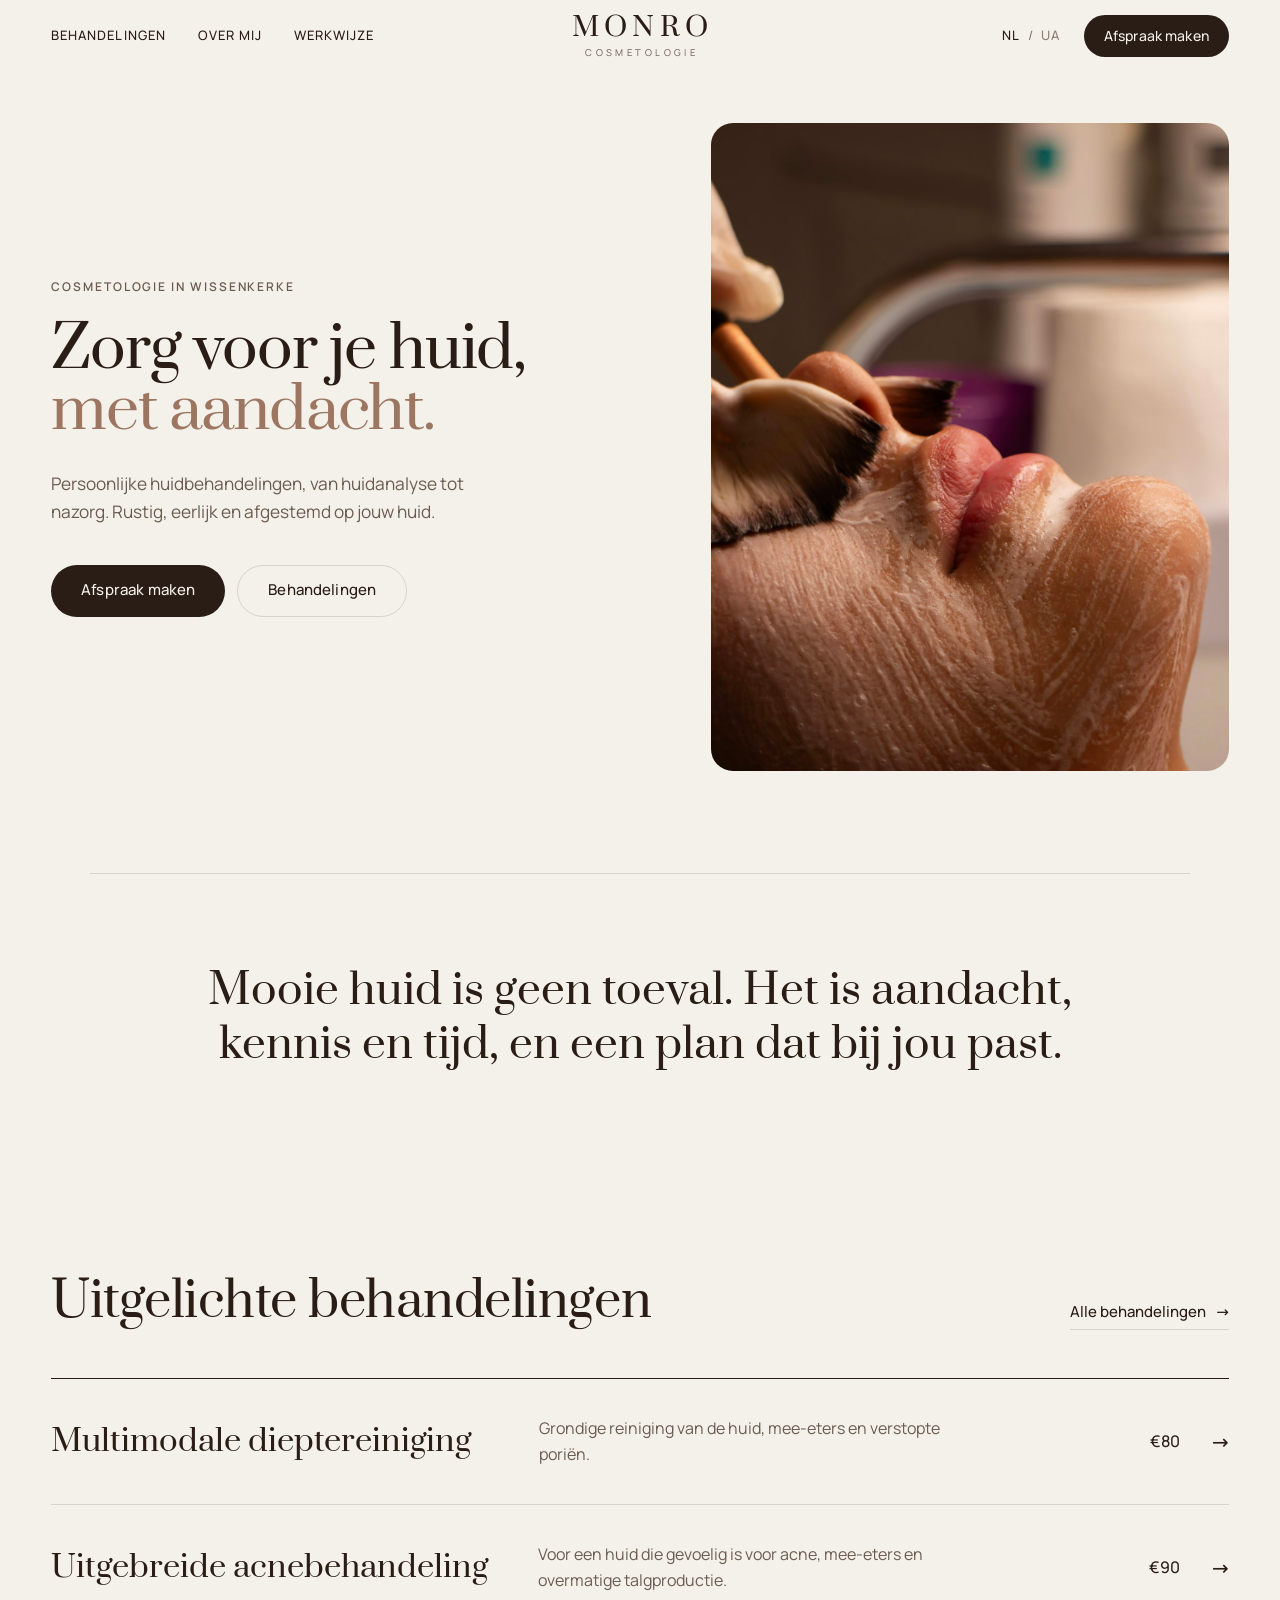
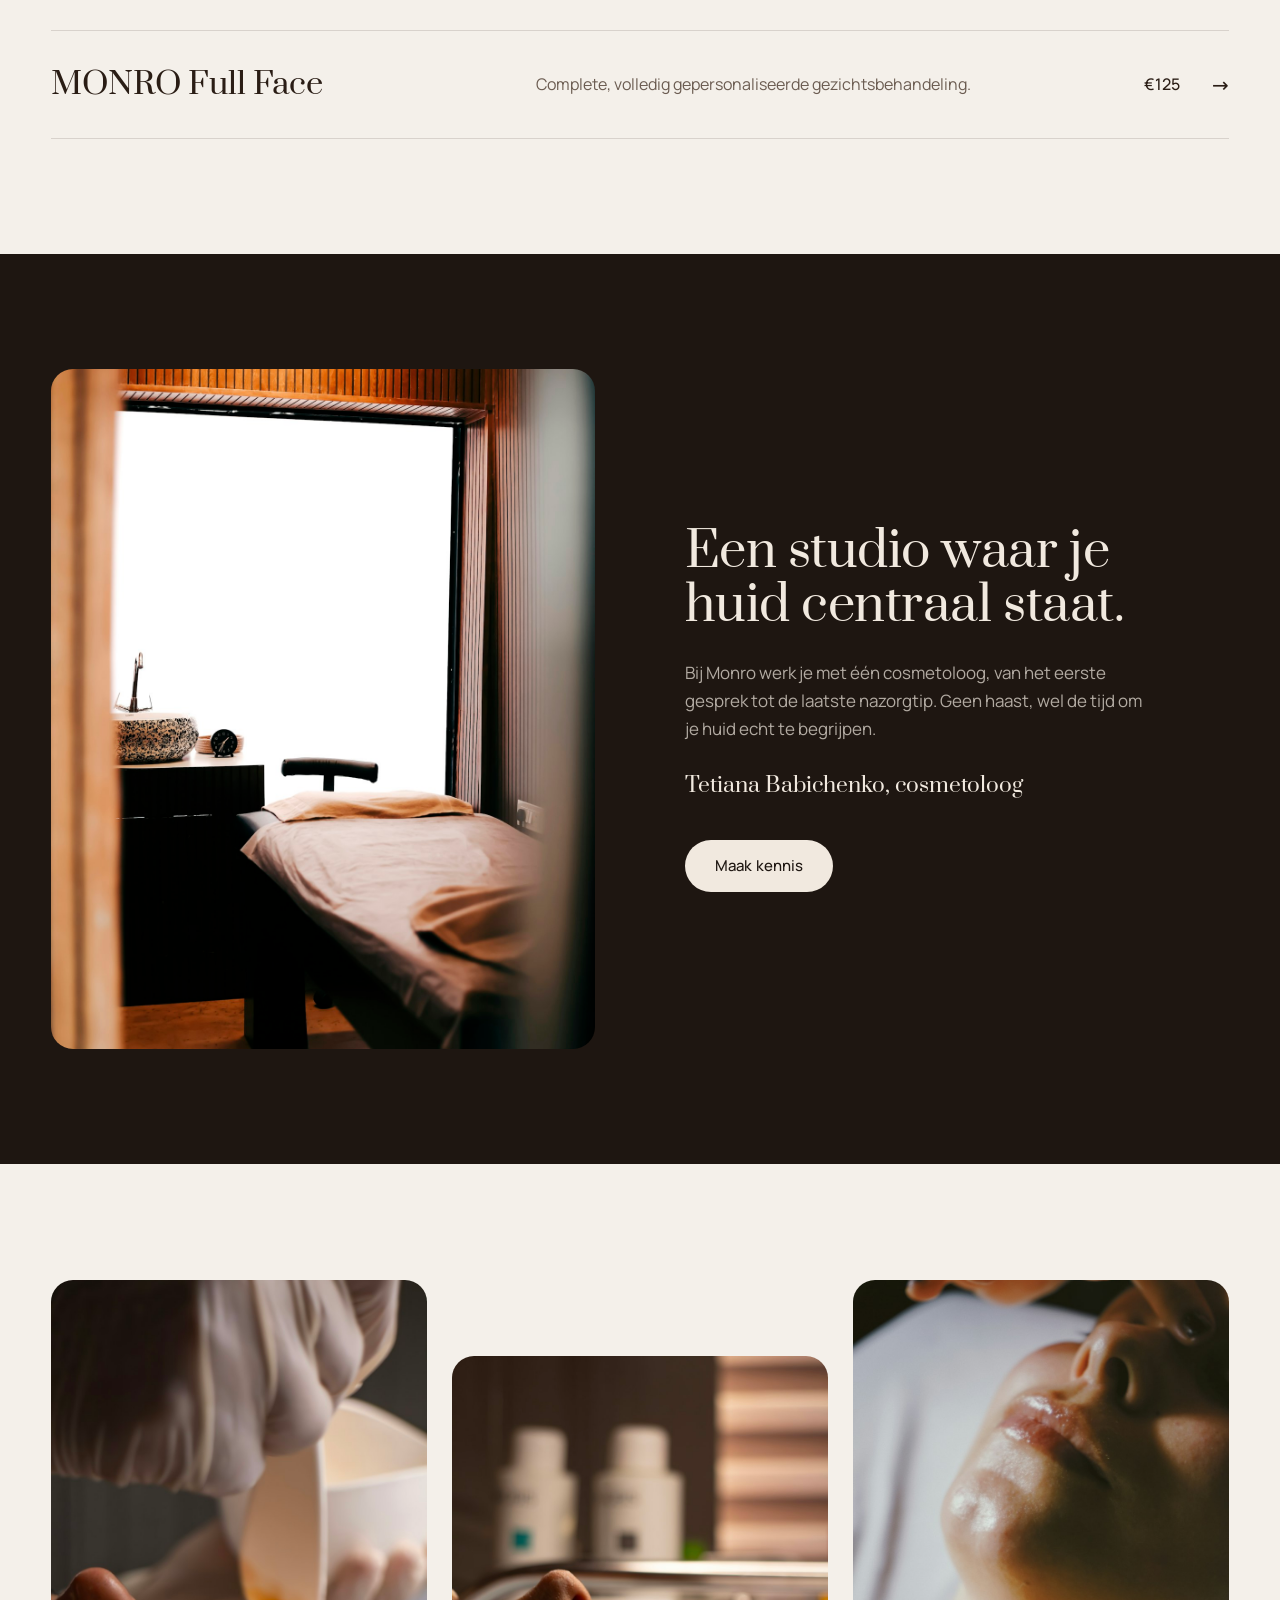
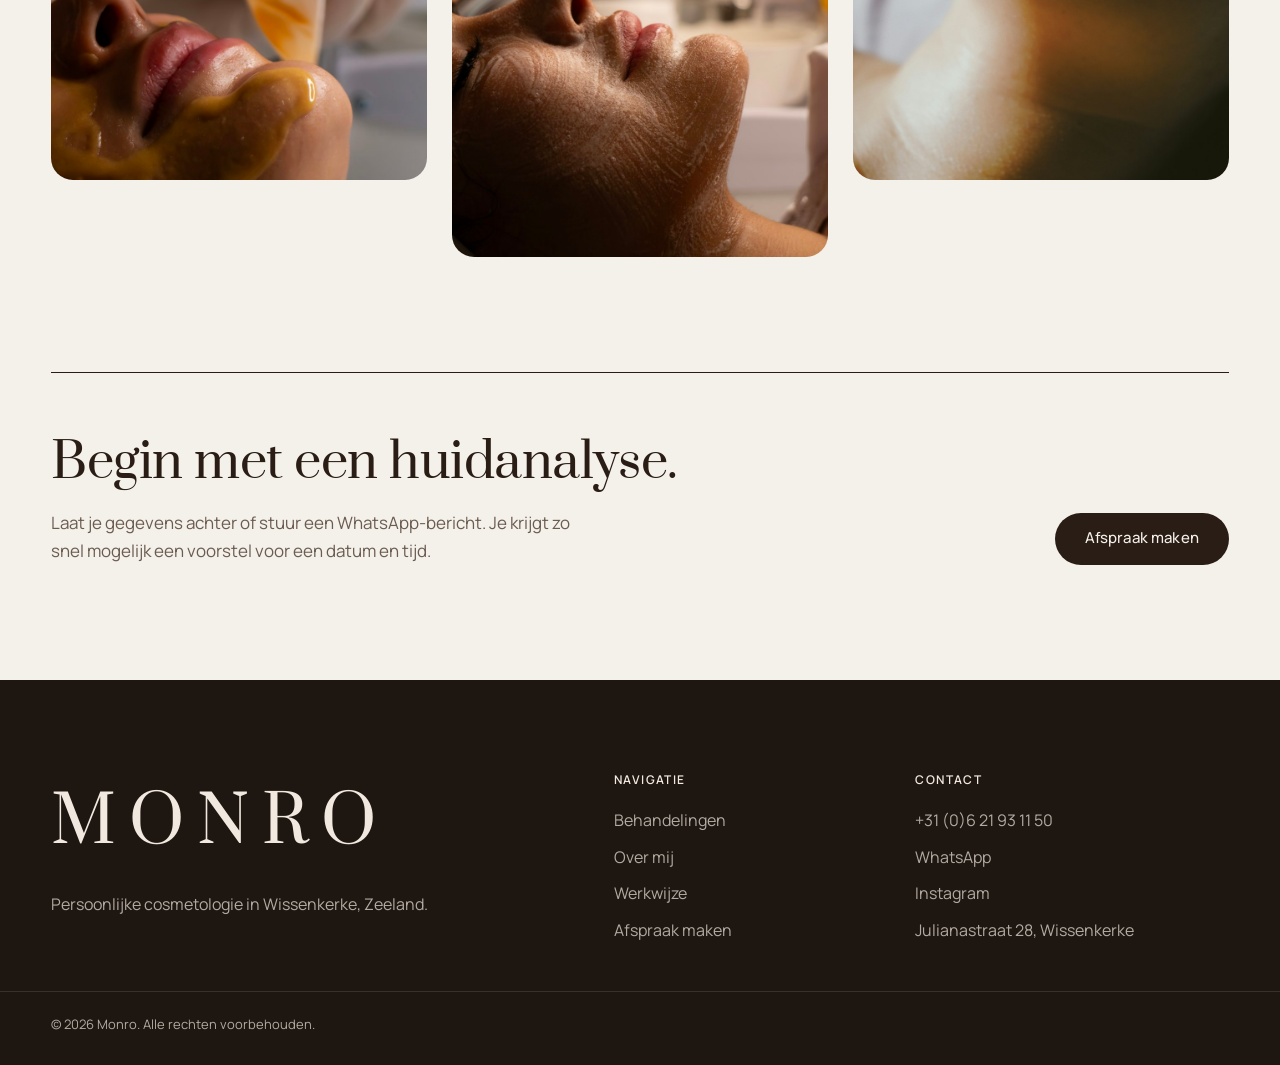
==== index.html @ b38cfe37 "Tetiana's photo on about page, chiromassage €50 with full method text, dieptereiniging €80 Co-Author" ====
<!doctype html>
<html lang="nl">
<head>
  <meta charset="utf-8">
  <meta name="viewport" content="width=device-width, initial-scale=1, viewport-fit=cover">
  <title>Monro | Schoonheidssalon en huidverbetering in Wissenkerke</title>
  <meta name="description" content="Persoonlijke gezichtsbehandelingen in Wissenkerke, Zeeland: dieptereiniging, acnebehandeling, microneedling, peelings en meer. Van huidanalyse tot nazorg.">
  <meta name="theme-color" content="#F4F0EA">
  <meta property="og:title" content="Monro | Schoonheidssalon en huidverbetering in Wissenkerke">
  <meta property="og:description" content="Persoonlijke gezichtsbehandelingen in Wissenkerke, Zeeland: dieptereiniging, acnebehandeling, microneedling, peelings en meer. Van huidanalyse tot nazorg.">
  <meta property="og:type" content="website">
  <meta property="og:image" content="https://monro-shop.store/images/hero.jpg">
  <link rel="alternate" hreflang="nl" href="https://monro-shop.store/">
  <link rel="alternate" hreflang="uk" href="https://monro-shop.store/uk/">
  <link rel="alternate" hreflang="x-default" href="https://monro-shop.store/">
  <link rel="canonical" href="https://monro-shop.store/">
  <link rel="icon" href="/favicon.svg" type="image/svg+xml">
  <link rel="preload" href="/fonts/prata-latin-400-normal.woff2" as="font" type="font/woff2" crossorigin>
  <link rel="stylesheet" href="/css/fonts.css?v=8c6cdbb1">
  <link rel="stylesheet" href="/css/style.css?v=634de912">
  <script>document.documentElement.classList.add("js")</script>
</head>
<body data-page="home">
  <a class="skip" href="#main">Naar de inhoud</a>

  <header class="header" id="header">
    <div class="header__inner">
      <nav class="header__nav" aria-label="Menu">
        <a href="/behandelingen/">Behandelingen</a>
        <a href="/over/">Over mij</a>
        <a href="/werkwijze/">Werkwijze</a>
      </nav>
      <a class="brand" href="/" aria-label="Monro, Home">
        <span class="brand__name">Monro</span>
        <span class="brand__sub">cosmetologie</span>
      </a>
      <div class="header__actions">
        <div class="lang"><a class="lang__link" href="/" hreflang="nl" lang="nl" aria-current="true">NL</a><span class="lang__sep" aria-hidden="true">/</span><a class="lang__link" href="/uk/" hreflang="uk" lang="uk">UA</a></div>
        <a class="btn btn--dark btn--sm header__cta" href="/contact/">Afspraak maken</a>
        <button type="button" class="burger" id="burger" aria-expanded="false" aria-controls="mobile-menu">
          <span class="burger__lines" aria-hidden="true"></span>
          <span class="sr">Menu</span>
        </button>
      </div>
    </div>
  </header>
  <div class="header-sentinel" aria-hidden="true"></div>

  <div class="mobile-menu" id="mobile-menu" hidden>
    <nav class="mobile-menu__nav" aria-label="Menu">
      <a href="/" aria-current="page">Home</a>
      <a href="/behandelingen/">Behandelingen</a>
        <a href="/over/">Over mij</a>
        <a href="/werkwijze/">Werkwijze</a>
    </nav>
    <a class="btn btn--dark btn--block" href="/contact/">Afspraak maken</a>
  </div>

  <main id="main">
    <section class="hero">
      <div class="hero__text">
        <p class="eyebrow reveal">Cosmetologie in Wissenkerke</p>
        <h1 class="hero__title reveal">Zorg voor je huid, <span class="accent">met aandacht.</span></h1>
        <p class="hero__lead reveal">Persoonlijke huidbehandelingen, van huidanalyse tot nazorg. Rustig, eerlijk en afgestemd op jouw huid.</p>
        <div class="hero__ctas reveal">
          <a class="btn btn--dark" href="/contact/">Afspraak maken</a>
          <a class="btn btn--ghost" href="/behandelingen/">Behandelingen</a>
        </div>
      </div>
      <div class="hero__media reveal">
        <img src="/images/hero.jpg" alt="" width="1400" height="2100" fetchpriority="high">
      </div>
    </section>

    <section class="manifesto">
      <p class="manifesto__text reveal">Mooie huid is geen toeval. Het is aandacht, kennis en tijd, en een plan dat bij jou past.</p>
    </section>

    <section class="section">
      <div class="section__bar">
        <h2 class="h2 reveal">Uitgelichte behandelingen</h2>
        <a class="link-arrow reveal" href="/behandelingen/">Alle behandelingen</a>
      </div>
      <ul class="tlist">
          <li class="reveal">
            <a class="tlist__row" href="/behandelingen/#dieptereiniging">
              <span class="tlist__img"><img src="/images/reiniging.jpg" alt="" loading="lazy" width="400" height="500"></span>
              <span class="tlist__name">Multimodale dieptereiniging</span>
              <span class="tlist__short">Grondige reiniging van de huid, mee-eters en verstopte poriën.</span>
              <span class="tlist__price">€80</span>
              <span class="tlist__arrow" aria-hidden="true">→</span>
            </a>
          </li>
          <li class="reveal">
            <a class="tlist__row" href="/behandelingen/#acne">
              <span class="tlist__img"><img src="/images/sfeer-2.jpg" alt="" loading="lazy" width="400" height="500"></span>
              <span class="tlist__name">Uitgebreide acnebehandeling</span>
              <span class="tlist__short">Voor een huid die gevoelig is voor acne, mee-eters en overmatige talgproductie.</span>
              <span class="tlist__price">€90</span>
              <span class="tlist__arrow" aria-hidden="true">→</span>
            </a>
          </li>
          <li class="reveal">
            <a class="tlist__row" href="/behandelingen/#fullface">
              <span class="tlist__img"><img src="/images/sfeer-1.jpg" alt="" loading="lazy" width="400" height="500"></span>
              <span class="tlist__name">MONRO Full Face</span>
              <span class="tlist__short">Complete, volledig gepersonaliseerde gezichtsbehandeling.</span>
              <span class="tlist__price">€125</span>
              <span class="tlist__arrow" aria-hidden="true">→</span>
            </a>
          </li>
      </ul>
    </section>

    <section class="dark-split">
      <div class="dark-split__inner">
        <div class="dark-split__media reveal"><img src="/images/studio.jpg" alt="" loading="lazy" width="1200" height="1800"></div>
        <div class="dark-split__text">
          <h2 class="h2 reveal">Een studio waar je huid centraal staat.</h2>
          <p class="reveal">Bij Monro werk je met één cosmetoloog, van het eerste gesprek tot de laatste nazorgtip. Geen haast, wel de tijd om je huid echt te begrijpen.</p>
          <p class="dark-split__sign reveal">Tetiana Babichenko, cosmetoloog</p>
          <a class="btn btn--light reveal" href="/over/">Maak kennis</a>
        </div>
      </div>
    </section>

    <section class="gallery" aria-hidden="true">
      <div class="gallery__item reveal"><img src="/images/sfeer-1.jpg" alt="" loading="lazy" width="900" height="1350"></div>
      <div class="gallery__item gallery__item--offset reveal"><img src="/images/sfeer-2.jpg" alt="" loading="lazy" width="900" height="1350"></div>
      <div class="gallery__item reveal"><img src="/images/sfeer-3.jpg" alt="" loading="lazy" width="900" height="1350"></div>
    </section>

    <section class="cta-band">
      <div class="cta-band__inner">
        <div>
          <h2 class="h2 reveal">Begin met een huidanalyse.</h2>
          <p class="cta-band__text reveal">Laat je gegevens achter of stuur een WhatsApp-bericht. Je krijgt zo snel mogelijk een voorstel voor een datum en tijd.</p>
        </div>
        <a class="btn btn--dark reveal" href="/contact/">Afspraak maken</a>
      </div>
    </section>
  </main>
  <footer class="footer">
    <div class="footer__inner">
      <div class="footer__brand">
        <a class="brand__name brand__name--lg" href="/">Monro</a>
        <p>Persoonlijke cosmetologie in Wissenkerke, Zeeland.</p>
      </div>
      <nav class="footer__col" aria-label="Navigatie">
        <p class="footer__label">Navigatie</p>
        <a href="/behandelingen/">Behandelingen</a>
        <a href="/over/">Over mij</a>
        <a href="/werkwijze/">Werkwijze</a>
        <a href="/contact/">Afspraak maken</a>
      </nav>
      <div class="footer__col">
        <p class="footer__label">Contact</p>
        <a href="tel:+31621931150">+31 (0)6 21 93 11 50</a>
        <a href="https://wa.me/31621931150" target="_blank" rel="noopener">WhatsApp</a>
        <a href="https://www.instagram.com/babichenko_tetiana/" target="_blank" rel="noopener">Instagram</a>
        <a href="https://www.google.com/maps/search/?api=1&amp;query=Julianastraat+28+Wissenkerke" target="_blank" rel="noopener">Julianastraat 28, Wissenkerke</a>
      </div>
    </div>
    <div class="footer__bottom">
      <span>© 2026 Monro. Alle rechten voorbehouden.</span>
      
    </div>
  </footer>
  <script src="/js/main.js?v=75e50c85" defer></script>
</body>
</html>
---- css/fonts.css ----
/* Zelf gehoste fonts (geen Google-verbinding, AVG-vriendelijk). Latijn + Cyrillisch. */
@font-face { font-family: "Prata"; font-style: normal; font-weight: 400; font-display: swap;
  src: url("../fonts/prata-latin-400-normal.woff2") format("woff2");
  unicode-range: U+0000-00FF, U+0131, U+0152-0153, U+02BB-02BC, U+02C6, U+02DA, U+02DC, U+2000-206F, U+20AC, U+2122, U+2191, U+2193, U+2212, U+2215, U+FEFF, U+FFFD; }
@font-face { font-family: "Prata"; font-style: normal; font-weight: 400; font-display: swap;
  src: url("../fonts/prata-cyrillic-400-normal.woff2") format("woff2");
  unicode-range: U+0301, U+0400-045F, U+0490-0491, U+04B0-04B1, U+2116; }

@font-face { font-family: "Manrope"; font-style: normal; font-weight: 400; font-display: swap;
  src: url("../fonts/manrope-latin-400-normal.woff2") format("woff2");
  unicode-range: U+0000-00FF, U+0131, U+0152-0153, U+02BB-02BC, U+02C6, U+02DA, U+02DC, U+2000-206F, U+20AC, U+2122, U+2191, U+2193, U+2212, U+2215, U+FEFF, U+FFFD; }
@font-face { font-family: "Manrope"; font-style: normal; font-weight: 400; font-display: swap;
  src: url("../fonts/manrope-cyrillic-400-normal.woff2") format("woff2");
  unicode-range: U+0301, U+0400-045F, U+0490-0491, U+04B0-04B1, U+2116; }
@font-face { font-family: "Manrope"; font-style: normal; font-weight: 500; font-display: swap;
  src: url("../fonts/manrope-latin-500-normal.woff2") format("woff2");
  unicode-range: U+0000-00FF, U+0131, U+0152-0153, U+02BB-02BC, U+02C6, U+02DA, U+02DC, U+2000-206F, U+20AC, U+2122, U+2191, U+2193, U+2212, U+2215, U+FEFF, U+FFFD; }
@font-face { font-family: "Manrope"; font-style: normal; font-weight: 500; font-display: swap;
  src: url("../fonts/manrope-cyrillic-500-normal.woff2") format("woff2");
  unicode-range: U+0301, U+0400-045F, U+0490-0491, U+04B0-04B1, U+2116; }
@font-face { font-family: "Manrope"; font-style: normal; font-weight: 600; font-display: swap;
  src: url("../fonts/manrope-latin-600-normal.woff2") format("woff2");
  unicode-range: U+0000-00FF, U+0131, U+0152-0153, U+02BB-02BC, U+02C6, U+02DA, U+02DC, U+2000-206F, U+20AC, U+2122, U+2191, U+2193, U+2212, U+2215, U+FEFF, U+FFFD; }
@font-face { font-family: "Manrope"; font-style: normal; font-weight: 600; font-display: swap;
  src: url("../fonts/manrope-cyrillic-600-normal.woff2") format("woff2");
  unicode-range: U+0301, U+0400-045F, U+0490-0491, U+04B0-04B1, U+2116; }
---- css/style.css ----
/* ==========================================================================
   Monro - visueel systeem
   Crème + diep bruin met hoog-contrast serif (Prata) en Manrope.
   Palet en serif zijn bewust gekozen op basis van de referenties van de
   klant (royalclinic.pl, shanidarden.com), niet als standaardkeuze.
   Vormregel: knoppen = pil, foto's = 22px, velden/kaders = 14px.
   ========================================================================== */
:root {
  --bg: #F4F0EA;
  --bg-2: #EBE4DA;
  --surface: #FBF9F6;
  --ink: #2A1D15;
  --ink-2: #6B5C51;
  --ink-3: #8C7D71;
  --line: rgba(42, 29, 21, .14);
  --dark: #1E1611;
  --on-dark: #F1E9DF;
  --on-dark-2: rgba(241, 233, 223, .7);
  --accent: #9C7660;
  --danger: #A4473A;

  --serif: "Prata", "Times New Roman", serif;
  --sans: "Manrope", system-ui, -apple-system, "Segoe UI", sans-serif;

  --radius: 22px;
  --radius-sm: 14px;
  --gutter: clamp(16px, 4vw, 56px);
  --max: 1360px;
  --header-h: 72px;
  --ease: cubic-bezier(.16, 1, .3, 1);
}

*, *::before, *::after { box-sizing: border-box; }
/* Canvas-kleur volgt de positie: crème bovenaan, donker zodra de footer in beeld is
   (class via main.js). Zo is er bij over-scrollen op iPhone nooit een verkeerde strook,
   en blijft trekken-om-te-verversen gewoon werken. */
html {
  background: var(--bg);
  /* Geen zoom bij dubbeltikken (bv. op de header); knijpzoom blijft werken. */
  touch-action: manipulation;
  scroll-behavior: smooth; scroll-padding-top: calc(var(--header-h) + 16px); -webkit-text-size-adjust: 100%;
}
/* Footer altijd onderaan, ook op korte pagina's */
body {
  margin: 0;
  min-height: 100vh;
  min-height: 100dvh;
  display: flex;
  flex-direction: column;
  background: var(--bg);
  color: var(--ink);
  font: 400 16px/1.65 var(--sans);
  -webkit-font-smoothing: antialiased;
  overflow-x: hidden;
}
html.at-footer { background: var(--dark); }
main { flex: 1 0 auto; }
.footer {
  flex-shrink: 0;
  /* Donkere "verlenging" onder de footer: zichtbaar bij over-scrollen op iPhone,
     maar een schaduw telt niet mee voor de scrollhoogte. */
  box-shadow: 0 100vh 0 100vh var(--dark);
}
img { display: block; max-width: 100%; height: auto; }
a { color: inherit; text-decoration: none; }
button { font: inherit; color: inherit; background: none; border: 0; cursor: pointer; padding: 0; }
h1, h2, h3 { margin: 0; font-weight: 400; }
p, ul, ol, dl, dd { margin: 0; }
ul, ol { padding: 0; list-style: none; }
::selection { background: var(--ink); color: var(--bg); }
:focus-visible { outline: 2px solid var(--accent); outline-offset: 3px; border-radius: 4px; }

.sr { position: absolute; width: 1px; height: 1px; overflow: hidden; clip: rect(0 0 0 0); white-space: nowrap; }
.skip { position: absolute; left: 12px; top: -60px; z-index: 100; background: var(--ink); color: var(--bg); padding: 10px 16px; border-radius: 99px; }
.skip:focus { top: 12px; }

/* Vloeiende overgang tussen pagina's (Chrome/Edge/Safari; elders gewoon direct) */
@view-transition { navigation: auto; }
::view-transition-old(root), ::view-transition-new(root) { animation-duration: .35s; }

/* ---------- Typografie ---------- */
.eyebrow { font-size: 12px; font-weight: 600; letter-spacing: .16em; text-transform: uppercase; color: var(--ink-2); margin-bottom: 22px; }
.h2 { font-family: var(--serif); font-size: clamp(30px, 3.8vw, 54px); line-height: 1.1; letter-spacing: -.01em; text-wrap: balance; }
.accent { color: var(--accent); }

.page-head { max-width: var(--max); margin: 0 auto; padding: clamp(40px, 7vw, 96px) var(--gutter) clamp(32px, 5vw, 64px); }
.page-head__title { font-family: var(--serif); font-size: clamp(44px, 6.4vw, 92px); line-height: 1.02; letter-spacing: -.02em; }
.page-head__lead { color: var(--ink-2); font-size: clamp(16px, 1.35vw, 19px); max-width: 52ch; margin-top: 24px; }

/* ---------- Knoppen & links ---------- */
.btn {
  display: inline-flex; align-items: center; justify-content: center; gap: 10px;
  min-height: 52px; padding: 0 30px; border-radius: 999px;
  font-size: 15px; font-weight: 500; letter-spacing: .01em; white-space: nowrap;
  transition: background-color .3s var(--ease), color .3s var(--ease), border-color .3s var(--ease), transform .2s var(--ease);
}
.btn:active { transform: scale(.98); }
.btn--dark { background: var(--ink); color: var(--bg); }
.btn--dark:hover { background: #47342A; }
.btn--ghost { border: 1px solid var(--line); }
.btn--ghost:hover { border-color: var(--ink); }
.btn--light { background: var(--on-dark); color: var(--dark); }
.btn--light:hover { background: #fff8ef; }
.btn--sm { min-height: 42px; padding: 0 20px; font-size: 14px; }
.btn--block { width: 100%; }

.link-arrow {
  display: inline-flex; align-items: center; gap: 10px;
  font-size: 15px; font-weight: 500; padding-bottom: 4px;
  border-bottom: 1px solid var(--line); transition: border-color .3s var(--ease);
}
.link-arrow::after { content: "→"; transition: transform .3s var(--ease); }
.link-arrow:hover { border-color: var(--ink); }
.link-arrow:hover::after { transform: translateX(4px); }
.small-link { font-family: var(--sans); font-size: 14px; color: var(--ink-2); border-bottom: 1px solid var(--line); }
.small-link:hover { color: var(--ink); border-color: var(--ink); }

/* ---------- Header ---------- */
.header {
  position: sticky; top: 0; z-index: 50; height: var(--header-h);
  background: rgba(244, 240, 234, .86);
  backdrop-filter: blur(14px) saturate(1.2); -webkit-backdrop-filter: blur(14px) saturate(1.2);
  border-bottom: 1px solid transparent; transition: border-color .3s var(--ease);
}
.header.is-scrolled { border-bottom-color: var(--line); }
.header-sentinel { position: absolute; top: 0; height: 1px; width: 1px; }
.header__inner {
  max-width: var(--max); height: 100%; margin: 0 auto; padding: 0 var(--gutter);
  display: grid; grid-template-columns: 1fr auto 1fr; align-items: center; gap: 24px;
}
.header__nav { display: flex; gap: 32px; }
.header__nav a { font-size: 13px; font-weight: 500; letter-spacing: .08em; text-transform: uppercase; position: relative; padding: 6px 0; }
.header__nav a::after {
  content: ""; position: absolute; left: 0; right: 0; bottom: 0; height: 1px; background: currentColor;
  transform: scaleX(0); transform-origin: left; transition: transform .35s var(--ease);
}
.header__nav a:hover::after, .header__nav a[aria-current="page"]::after { transform: scaleX(1); }

.brand { display: flex; flex-direction: column; align-items: center; line-height: 1; }
.brand__name { font-family: var(--serif); font-size: 27px; letter-spacing: .2em; text-transform: uppercase; padding-left: .2em; }
.brand__sub { font-size: 9.5px; letter-spacing: .36em; text-transform: uppercase; color: var(--ink-2); margin-top: 7px; padding-left: .36em; }

.header__actions { display: flex; align-items: center; justify-content: flex-end; gap: 22px; }
.lang { display: flex; align-items: center; gap: 6px; font-size: 13px; font-weight: 500; letter-spacing: .06em; }
.lang__link { color: var(--ink-3); padding: 8px 2px; transition: color .2s; }
.lang__link[aria-current="true"], .lang__link:hover { color: var(--ink); }
.lang__sep { color: var(--ink-3); }
.header__cta[aria-current="page"] { background: var(--accent); }

.burger { display: none; width: 44px; height: 44px; align-items: center; justify-content: center; }
.burger__lines, .burger__lines::before { display: block; width: 22px; height: 1.5px; background: var(--ink); position: relative; transition: transform .35s var(--ease); }
.burger__lines::before { content: ""; position: absolute; top: 7px; }
.burger__lines { transform: translateY(-3.5px); }
.burger[aria-expanded="true"] .burger__lines { transform: translateY(0) rotate(45deg); }
.burger[aria-expanded="true"] .burger__lines::before { transform: translateY(-7px) rotate(-90deg); }

.mobile-menu {
  position: fixed; inset: var(--header-h) 0 0 0; z-index: 40; background: var(--bg);
  padding: 24px var(--gutter) 32px; display: flex; flex-direction: column; justify-content: space-between;
  opacity: 0; transform: translateY(-8px); transition: opacity .35s var(--ease), transform .35s var(--ease);
}
.mobile-menu[hidden] { display: none; }
.mobile-menu:not(.is-open) { pointer-events: none; }
.mobile-menu.is-open { opacity: 1; transform: none; }
.mobile-menu__nav { display: flex; flex-direction: column; }
.mobile-menu__nav a { font-family: var(--serif); font-size: 34px; line-height: 1.2; padding: 14px 0; border-bottom: 1px solid var(--line); }
.mobile-menu__nav a[aria-current="page"] { color: var(--accent); }

/* ---------- Home: hero ---------- */
.hero {
  max-width: var(--max); margin: 0 auto;
  padding: clamp(24px, 4vw, 56px) var(--gutter) clamp(56px, 8vw, 110px);
  display: grid; grid-template-columns: 1.15fr 1fr; gap: clamp(32px, 5vw, 80px); align-items: center;
}
.hero__title { font-family: var(--serif); font-size: clamp(40px, 4.6vw, 68px); line-height: 1.04; letter-spacing: -.02em; text-wrap: balance; }
.hero__lead { color: var(--ink-2); font-size: clamp(16px, 1.35vw, 19px); max-width: 40ch; margin-top: 28px; }
.hero__ctas { display: flex; flex-wrap: wrap; gap: 12px; margin-top: 38px; }
.hero__media img { width: 100%; aspect-ratio: 4 / 5; max-height: calc(100dvh - var(--header-h) - 48px); object-fit: cover; object-position: 50% 40%; border-radius: var(--radius); }

/* Manifest */
.manifesto { max-width: 1100px; margin: 0 auto; padding: clamp(48px, 7vw, 100px) var(--gutter); text-align: center; border-top: 1px solid var(--line); }
.manifesto__text { font-family: var(--serif); font-size: clamp(26px, 3.3vw, 44px); line-height: 1.28; text-wrap: balance; }

/* Secties */
.section { max-width: var(--max); margin: 0 auto; padding: clamp(64px, 9vw, 120px) var(--gutter); }
.section--flush { padding-top: 0; }
.section__bar { display: flex; justify-content: space-between; align-items: flex-end; gap: 24px; margin-bottom: clamp(28px, 4vw, 48px); }

/* Home: behandelingen als rijen */
.tlist { border-top: 1px solid var(--ink); }
.tlist__row {
  position: relative;
  display: grid; grid-template-columns: minmax(0, 1.1fr) minmax(0, 1.4fr) auto auto; align-items: center; gap: 32px;
  padding: clamp(24px, 3vw, 36px) 0; border-bottom: 1px solid var(--line);
}
.tlist__img {
  position: absolute; right: 22%; top: 50%; width: 180px; z-index: 2; pointer-events: none;
  opacity: 0; transform: translateY(-50%) scale(.92) rotate(-2deg);
  transition: opacity .4s var(--ease), transform .5s var(--ease);
}
.tlist__img img { width: 100%; aspect-ratio: 4 / 5; object-fit: cover; border-radius: var(--radius-sm); box-shadow: 0 30px 60px -30px rgba(42, 29, 21, .45); }
.tlist__name { font-family: var(--serif); font-size: clamp(24px, 2.4vw, 34px); line-height: 1.15; transition: transform .4s var(--ease); }
.tlist__short { color: var(--ink-2); max-width: 44ch; }
.tlist__price { font-weight: 500; white-space: nowrap; }
.tlist__arrow { font-size: 20px; transition: transform .3s var(--ease); }
@media (hover: hover) {
  .tlist__row:hover .tlist__img { opacity: 1; transform: translateY(-50%) scale(1) rotate(-2deg); }
  .tlist__row:hover .tlist__name { transform: translateX(8px); }
  .tlist__row:hover .tlist__arrow { transform: translateX(4px); }
}

/* Donkere split (home) */
.dark-split { background: var(--dark); color: var(--on-dark); }
.dark-split__inner {
  max-width: var(--max); margin: 0 auto; padding: clamp(64px, 9vw, 120px) var(--gutter);
  display: grid; grid-template-columns: 1fr 1fr; gap: clamp(40px, 7vw, 120px); align-items: center;
}
.dark-split__media img { width: 100%; aspect-ratio: 4 / 5; object-fit: cover; border-radius: var(--radius); }
.dark-split__text > p { color: var(--on-dark-2); font-size: 17px; max-width: 46ch; margin-top: 26px; }
.dark-split__text .dark-split__sign { font-family: var(--serif); font-size: 21px; color: var(--on-dark); }
.dark-split__text .btn { margin-top: 36px; }

/* Sfeerfoto's */
.gallery {
  max-width: var(--max); margin: 0 auto; padding: clamp(64px, 9vw, 120px) var(--gutter) 0;
  display: grid; grid-template-columns: repeat(3, 1fr); gap: clamp(12px, 2vw, 28px); align-items: start;
}
.gallery__item img { width: 100%; aspect-ratio: 3 / 4; object-fit: cover; border-radius: var(--radius); }
.gallery__item--offset { margin-top: clamp(32px, 6vw, 90px); }

/* CTA-band */
.cta-band { max-width: var(--max); margin: 0 auto; padding: clamp(64px, 9vw, 120px) var(--gutter); }
.cta-band__inner {
  display: grid; grid-template-columns: 1fr auto; gap: 32px 64px; align-items: end;
  padding-top: clamp(40px, 5vw, 64px); border-top: 1px solid var(--ink);
}
.cta-band__text { color: var(--ink-2); max-width: 52ch; margin-top: 18px; font-size: 17px; }

/* ---------- Behandelingen-pagina ---------- */
.tp { max-width: var(--max); margin: 0 auto; padding: 0 var(--gutter); display: grid; grid-template-columns: 330px 1fr; gap: clamp(40px, 6vw, 96px); align-items: start; }
.tp__index { position: sticky; top: calc(var(--header-h) + 32px); }
.tp__index ul { border-top: 1px solid var(--ink); }
.tp__index a { display: flex; justify-content: space-between; gap: 16px; padding: 11px 0; border-bottom: 1px solid var(--line); font-size: 15px; transition: color .2s; }
.tp__index a:hover { color: var(--accent); }
.tp__index-price { color: var(--ink-3); white-space: nowrap; }
.tp__note { font-size: 13px; color: var(--ink-3); margin-top: 20px; }

.tp__index { max-height: calc(100dvh - var(--header-h) - 64px); overflow-y: auto; scrollbar-width: thin; }
.tp__list { display: flex; flex-direction: column; }

/* Eén behandeling: kop met duur en prijs, beschrijving, varianten, uitklapbare stappen */
.tr { padding: clamp(32px, 4vw, 48px) 0; border-top: 2px solid var(--ink); scroll-margin-top: calc(var(--header-h) + 24px); }
.tr:first-child { padding-top: 0; border-top: 0; }
.tr__head { display: flex; justify-content: space-between; align-items: baseline; gap: 12px 32px; flex-wrap: wrap; }
.tr__title { font-family: var(--serif); font-size: clamp(26px, 2.6vw, 38px); line-height: 1.12; }
.tr__meta { display: flex; align-items: baseline; gap: 18px; white-space: nowrap; color: var(--ink-2); font-size: 15px; }
.tr__price { color: var(--ink); font-size: 20px; font-weight: 500; }
.tr__desc { color: var(--ink-2); font-size: 17px; margin-top: 16px; max-width: 62ch; }
.tr__label { font-size: 13px; font-weight: 600; margin-top: 24px; }
.tr__note { font-size: 14px; color: var(--ink-3); margin-top: 16px; max-width: 62ch; }
.tr .link-arrow { margin-top: 24px; }

.variants { margin-top: 10px; border-top: 1px solid var(--line); }
.variants li { display: grid; grid-template-columns: minmax(0, 13em) minmax(0, 1fr) auto; gap: 4px 20px; align-items: baseline; padding: 12px 0; border-bottom: 1px solid var(--line); }
.variants__name { font-weight: 500; }
.variants__text { color: var(--ink-2); font-size: 15px; }
.variants__price { font-weight: 500; white-space: nowrap; }

.steps { margin-top: 20px; border-top: 1px solid var(--line); border-bottom: 1px solid var(--line); }
.steps summary { display: flex; justify-content: space-between; align-items: center; gap: 16px; padding: 14px 0; cursor: pointer; list-style: none; font-size: 15px; font-weight: 500; }
.steps summary::-webkit-details-marker { display: none; }
.steps[open] .faq__icon::after { transform: rotate(0); }
.steps ol { margin: 0 0 18px; padding-left: 1.3em; list-style: decimal; color: var(--ink-2); display: grid; gap: 6px; }
.steps ol li::marker { color: var(--accent); }

/* Uitgebreide uitleg (bv. Spaanse chiromassage) */
.more + .steps { border-top: 0; margin-top: 0; }
.more__body { padding: 4px 0 28px; max-width: 64ch; color: var(--ink-2); }
.more__body > * + * { margin-top: 14px; }
.more__lead { font-family: var(--serif); font-size: clamp(20px, 1.8vw, 24px); line-height: 1.35; color: var(--accent); }
.more__h { font-family: var(--serif); font-size: clamp(20px, 1.8vw, 24px); color: var(--ink); margin-top: 32px !important; }
.more__sub { padding-left: 16px; border-left: 2px solid var(--line); }
.more__sub h4 { margin: 0 0 6px; font-size: 16px; font-weight: 600; color: var(--ink); }
.more__list { display: grid; gap: 8px; }
.more__list li { position: relative; padding-left: 20px; }
.more__list li::before { content: ""; position: absolute; left: 0; top: .7em; width: 8px; height: 1.5px; background: var(--accent); }
.more__quote { font-family: var(--serif); font-size: 19px; line-height: 1.45; color: var(--ink); padding: 20px 24px; background: var(--bg-2); border-radius: var(--radius-sm); margin-top: 28px !important; }

.boosters { margin-top: clamp(16px, 3vw, 32px); padding: clamp(24px, 3vw, 36px); background: var(--bg-2); border-radius: var(--radius); }
.boosters__list { margin-top: 18px; display: grid; grid-template-columns: 1fr 1fr; gap: 0 32px; }
.boosters__list li { display: flex; justify-content: space-between; gap: 16px; padding: 12px 0; border-bottom: 1px solid var(--line); }
.boosters__price { font-weight: 500; white-space: nowrap; }

/* ---------- Over mij ---------- */
.about-hero {
  max-width: var(--max); margin: 0 auto; padding: clamp(40px, 7vw, 96px) var(--gutter) clamp(24px, 4vw, 48px);
  display: grid; grid-template-columns: 1.1fr 1fr; gap: clamp(40px, 7vw, 120px); align-items: center;
}
.about-hero__intro { font-family: var(--serif); font-size: clamp(22px, 2.2vw, 30px); line-height: 1.3; margin: 32px 0 24px; max-width: 26ch; }
.about-hero__text > p:not(.about-hero__intro):not(.about-hero__sign) { color: var(--ink-2); font-size: 17px; max-width: 50ch; }
.about-hero__text > p + p { margin-top: 16px; }
.about-hero__text .about-hero__sign { font-family: var(--serif); font-size: 22px; margin-top: 32px; }
.about-hero__media img { width: 100%; aspect-ratio: 4 / 5; object-fit: cover; object-position: 46% 30%; border-radius: var(--radius); }

.values { display: grid; grid-template-columns: repeat(3, 1fr); gap: clamp(24px, 3vw, 48px); margin-top: clamp(32px, 4vw, 56px); }
.value { padding-top: 24px; border-top: 1px solid var(--ink); }
.value__title { font-family: var(--serif); font-size: clamp(22px, 2vw, 28px); margin-bottom: 12px; }
.value p { color: var(--ink-2); }

.dark-band { background: var(--dark); color: var(--on-dark); }
.dark-band__inner { max-width: 900px; margin: 0 auto; padding: clamp(72px, 10vw, 140px) var(--gutter); text-align: center; }
.dark-band__inner p { color: var(--on-dark-2); font-size: clamp(17px, 1.4vw, 20px); max-width: 54ch; margin: 24px auto 0; }

/* ---------- Werkwijze ---------- */
.psteps { border-top: 1px solid var(--ink); }
.pstep {
  display: grid; grid-template-columns: 80px minmax(0, 1fr) minmax(0, 1.2fr); gap: 32px; align-items: baseline;
  padding: clamp(28px, 3.5vw, 44px) 0; border-bottom: 1px solid var(--line);
}
.pstep__num { font-family: var(--serif); font-size: 18px; color: var(--accent); }
.pstep__title { font-family: var(--serif); font-size: clamp(26px, 2.8vw, 40px); line-height: 1.1; }
.pstep__text { color: var(--ink-2); font-size: 17px; max-width: 46ch; }

.wide-image { max-width: var(--max); margin: 0 auto; padding: 0 var(--gutter); }
.wide-image img { width: 100%; aspect-ratio: 21 / 9; object-fit: cover; object-position: 50% 35%; border-radius: var(--radius); }

.faq { display: grid; grid-template-columns: minmax(0, 1fr) minmax(0, 1.6fr); gap: clamp(32px, 6vw, 96px); align-items: start; }
.faq__list { border-top: 1px solid var(--ink); }
.faq__item { border-bottom: 1px solid var(--line); }
.faq__item summary {
  display: flex; justify-content: space-between; align-items: center; gap: 24px;
  padding: 24px 0; cursor: pointer; list-style: none; font-size: 18px; font-weight: 500;
}
.faq__item summary::-webkit-details-marker { display: none; }
.faq__icon { position: relative; width: 14px; height: 14px; flex: none; }
.faq__icon::before, .faq__icon::after { content: ""; position: absolute; left: 0; top: 50%; width: 14px; height: 1.5px; background: var(--ink); transition: transform .3s var(--ease); }
.faq__icon::after { transform: rotate(90deg); }
.faq__item[open] .faq__icon::after { transform: rotate(0); }
.faq__item p { color: var(--ink-2); padding: 0 0 24px; max-width: 60ch; }

/* ---------- Contact / afspraak ---------- */
.contact {
  max-width: var(--max); margin: 0 auto; padding: clamp(40px, 7vw, 96px) var(--gutter) clamp(64px, 9vw, 120px);
  display: grid; grid-template-columns: 1fr 1.1fr; gap: clamp(40px, 7vw, 120px); align-items: start;
}
.contact__list { margin-top: 40px; display: grid; grid-template-columns: 1fr 1fr; gap: 28px 32px; }
.contact__list dt { font-size: 12px; font-weight: 600; color: var(--ink-3); margin-bottom: 6px; }
.contact__list dd { font-family: var(--serif); font-size: clamp(18px, 1.6vw, 22px); line-height: 1.4; }
.contact__list dd > a:not(.small-link) { border-bottom: 1px solid var(--line); transition: border-color .25s; }
.contact__list dd > a:not(.small-link):hover { border-color: var(--ink); }

.form { display: flex; flex-direction: column; gap: 16px; background: var(--bg-2); padding: clamp(24px, 3vw, 40px); border-radius: var(--radius); }
.form__row { display: grid; grid-template-columns: 1fr 1fr; gap: 16px; }
.field { display: flex; flex-direction: column; gap: 8px; }
.field__label { font-size: 13px; font-weight: 500; color: var(--ink-2); }
.field input, .field select, .field textarea {
  width: 100%; font: inherit; color: var(--ink); background: var(--surface);
  border: 1px solid rgba(42, 29, 21, .22); border-radius: var(--radius-sm);
  padding: 14px 18px; min-height: 52px;
  transition: border-color .25s var(--ease), box-shadow .25s var(--ease);
  appearance: none; -webkit-appearance: none;
}
.field textarea { resize: vertical; min-height: 110px; }
.field--select select {
  background-image: url("data:image/svg+xml,%3Csvg xmlns='http://www.w3.org/2000/svg' width='12' height='8' viewBox='0 0 12 8'%3E%3Cpath d='M1 1.5l5 5 5-5' fill='none' stroke='%232A1D15' stroke-width='1.4'/%3E%3C/svg%3E");
  background-repeat: no-repeat; background-position: right 18px center; padding-right: 44px; cursor: pointer;
}
.field input:focus, .field select:focus, .field textarea:focus { outline: none; border-color: var(--ink); box-shadow: 0 0 0 3px rgba(42, 29, 21, .1); }
.field.is-invalid input { border-color: var(--danger); }
.check { display: flex; gap: 12px; align-items: flex-start; font-size: 14px; color: var(--ink-2); cursor: pointer; margin: 4px 0 8px; }
.check input {
  appearance: none; -webkit-appearance: none; flex: none; width: 20px; height: 20px; margin: 2px 0 0;
  border: 1px solid var(--ink-3); border-radius: 6px; background: var(--surface);
  display: grid; place-content: center; cursor: pointer; transition: background-color .2s, border-color .2s;
}
.check input::after { content: ""; width: 10px; height: 6px; border: solid var(--bg); border-width: 0 0 1.6px 1.6px; transform: rotate(-45deg) translate(1px, -1px); opacity: 0; }
.check input:checked { background: var(--ink); border-color: var(--ink); }
.check input:checked::after { opacity: 1; }
.check.is-invalid input { border-color: var(--danger); }
.form__error { color: var(--danger); font-size: 14px; }
.form__note { font-size: 13px; color: var(--ink-2); text-align: center; }

/* 404 */
.not-found { max-width: var(--max); margin: 0 auto; padding: clamp(64px, 12vw, 160px) var(--gutter); min-height: 60dvh; }

/* ---------- Footer ---------- */
.footer { background: var(--dark); color: var(--on-dark); }
.footer__inner { max-width: var(--max); margin: 0 auto; padding: clamp(56px, 7vw, 90px) var(--gutter) 48px; display: grid; grid-template-columns: 2fr 1fr 1.2fr; gap: 40px; }
.brand__name--lg { font-size: clamp(40px, 5vw, 64px); display: inline-block; padding-left: 0; }
.footer__brand p { color: var(--on-dark-2); margin-top: 16px; }
.footer__col { display: flex; flex-direction: column; align-items: flex-start; gap: 10px; }
.footer__col a { color: var(--on-dark-2); transition: color .2s; }
.footer__col a:hover { color: var(--on-dark); }
.footer__label { font-size: 12px; font-weight: 600; letter-spacing: .12em; text-transform: uppercase; margin-bottom: 8px; }
.footer__bottom {
  max-width: var(--max); margin: 0 auto;
  padding: 22px var(--gutter) calc(30px + env(safe-area-inset-bottom, 0px));
  border-top: 1px solid rgba(241, 233, 223, .12);
  display: flex; justify-content: space-between; gap: 16px; flex-wrap: wrap; font-size: 13px; color: var(--on-dark-2);
}

/* ---------- Reveal ---------- */
.js .reveal { opacity: 0; transform: translateY(18px); transition: opacity .9s var(--ease), transform .9s var(--ease); }
.js .reveal.is-in { opacity: 1; transform: none; }
@media (prefers-reduced-motion: reduce) {
  html { scroll-behavior: auto; }
  @view-transition { navigation: none; }
  .js .reveal { opacity: 1; transform: none; transition: none; }
  *, *::before, *::after { transition-duration: .01ms !important; animation-duration: .01ms !important; }
}

/* ---------- Responsief ---------- */
@media (max-width: 1080px) {
  .header__nav { display: none; }
  .header__inner { grid-template-columns: auto 1fr; }
  .brand { align-items: flex-start; }
  .brand__name, .brand__sub { padding-left: 0; }
  .burger { display: inline-flex; }
  .tlist__row { grid-template-columns: minmax(0, 1fr) auto auto; }
  .tlist__short { display: none; }
  .tp { grid-template-columns: 1fr; }
  .tp__index { position: static; max-height: none; overflow: visible; }
  .values { grid-template-columns: 1fr; }
}
@media (max-width: 860px) {
  :root { --header-h: 64px; }
  .header__cta { display: none; }
  .header__actions { gap: 8px; }
  .brand__name { font-size: 23px; }
  .hero { grid-template-columns: 1fr; padding-top: 16px; }
  .hero__media { order: -1; }
  .hero__media img { aspect-ratio: 1 / 1; max-height: none; }
  .hero__ctas .btn { flex: 1 1 auto; }
  .tlist__row { grid-template-columns: 72px minmax(0, 1fr); gap: 4px 18px; }
  .tlist__img { position: static; width: 72px; opacity: 1; transform: none; grid-row: 1 / span 2; }
  .tlist__img img { box-shadow: none; }
  .tlist__arrow { display: none; }
  .tlist__name { grid-column: 2; align-self: end; font-size: 22px; }
  .tlist__price { grid-column: 2; align-self: start; font-size: 14px; color: var(--ink-2); }
  .dark-split__inner, .about-hero, .contact, .faq { grid-template-columns: 1fr; }
  .variants li { grid-template-columns: minmax(0, 1fr) auto; }
  .variants__text { grid-column: 1 / -1; grid-row: 2; }
  .boosters__list { grid-template-columns: 1fr; }
  .pstep { grid-template-columns: 1fr; gap: 10px; }
  .wide-image img { aspect-ratio: 4 / 3; }
  .cta-band__inner { grid-template-columns: 1fr; align-items: start; }
  .gallery { grid-template-columns: 1fr 1fr; }
  .gallery__item:last-child { display: none; }
  .footer__inner { grid-template-columns: 1fr 1fr; }
  .footer__brand { grid-column: 1 / -1; }
  .form__row { grid-template-columns: 1fr; }
}
@media (max-width: 560px) {
  .contact__list { grid-template-columns: 1fr; gap: 22px; }
  .section__bar { flex-direction: column; align-items: flex-start; }
}
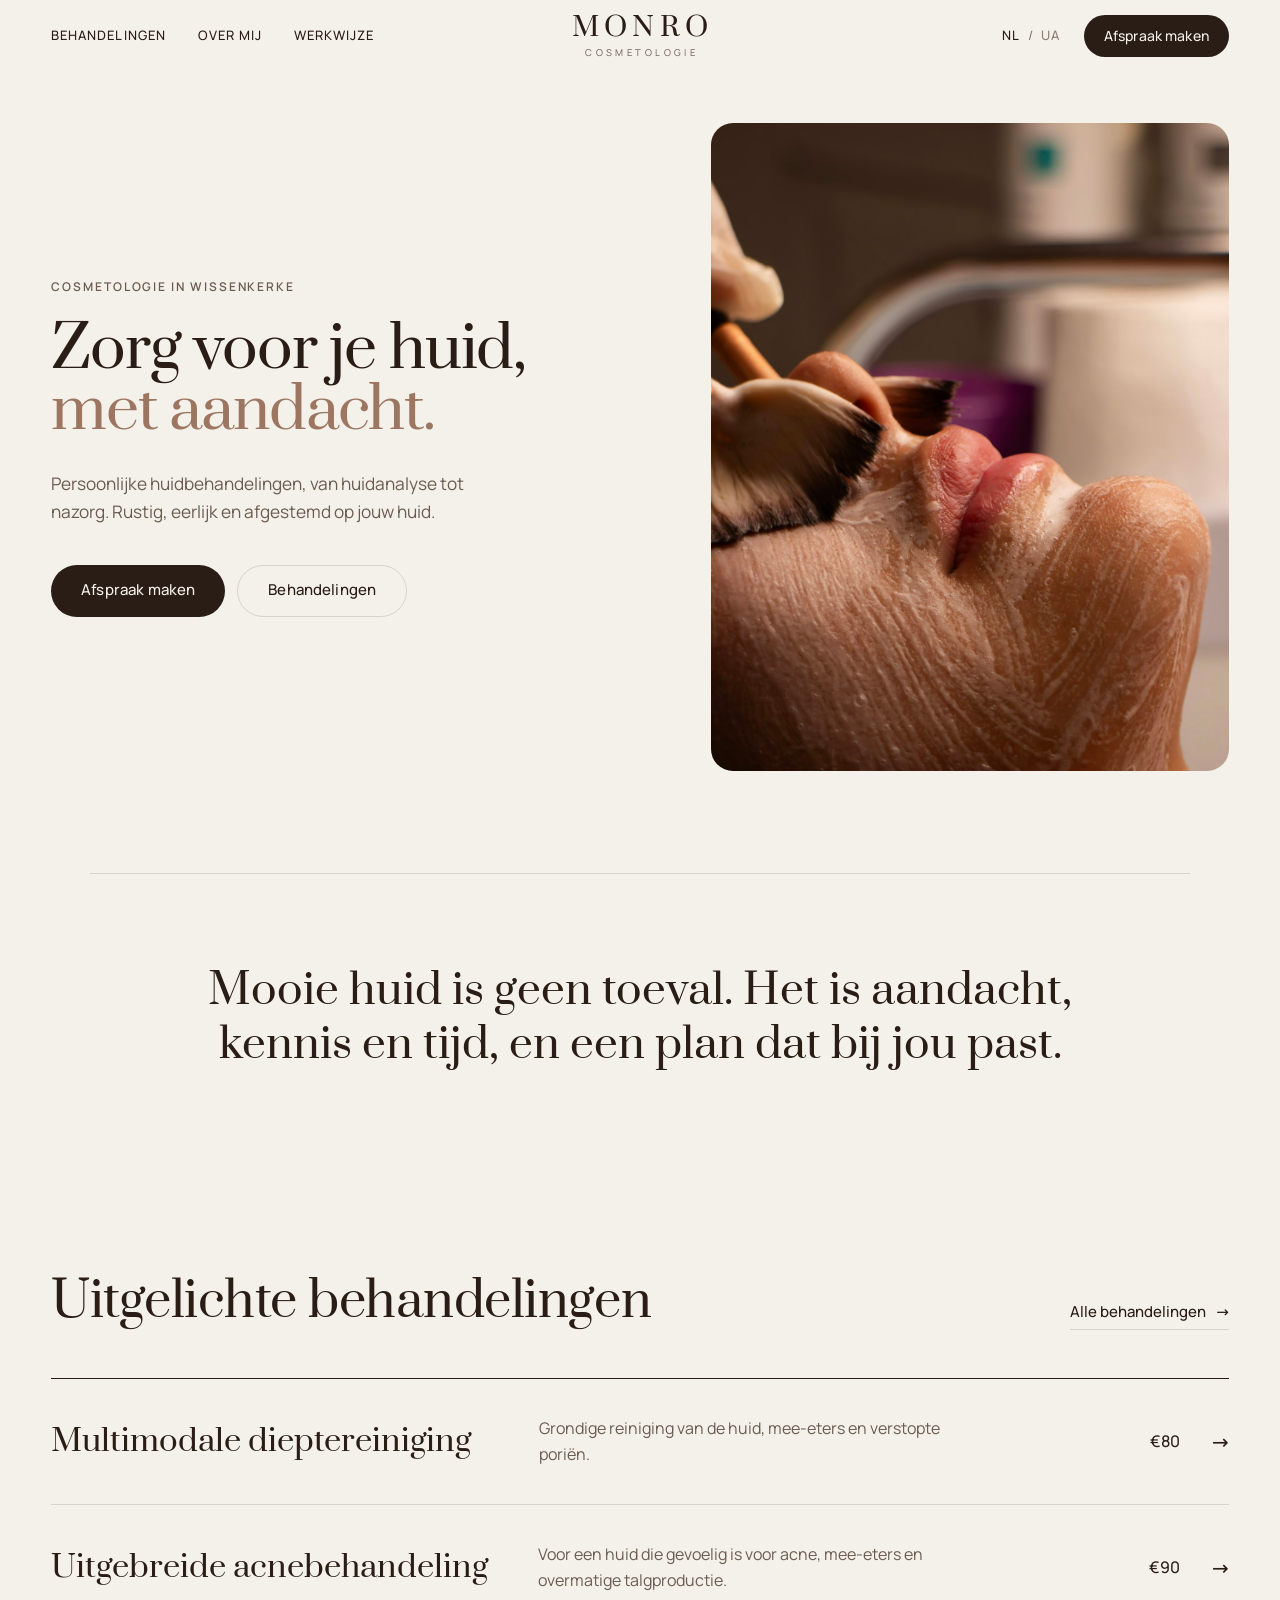
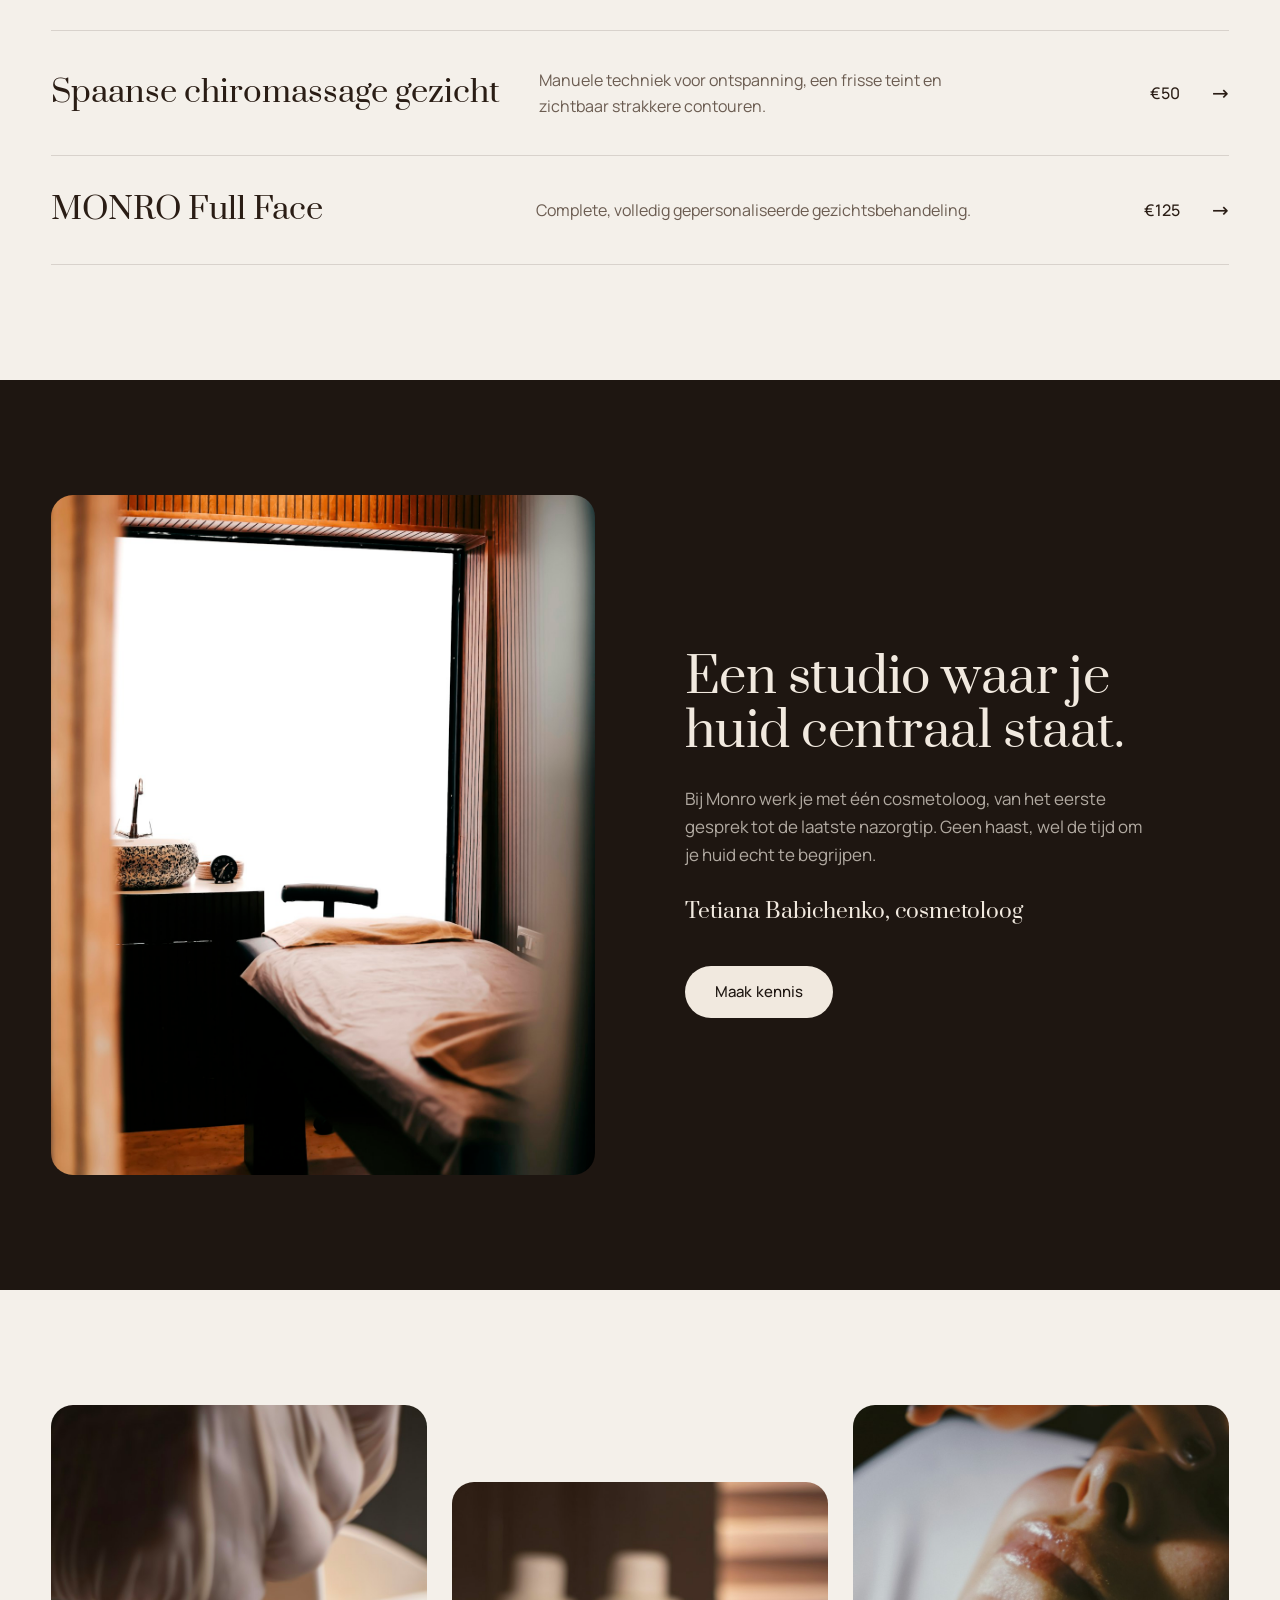
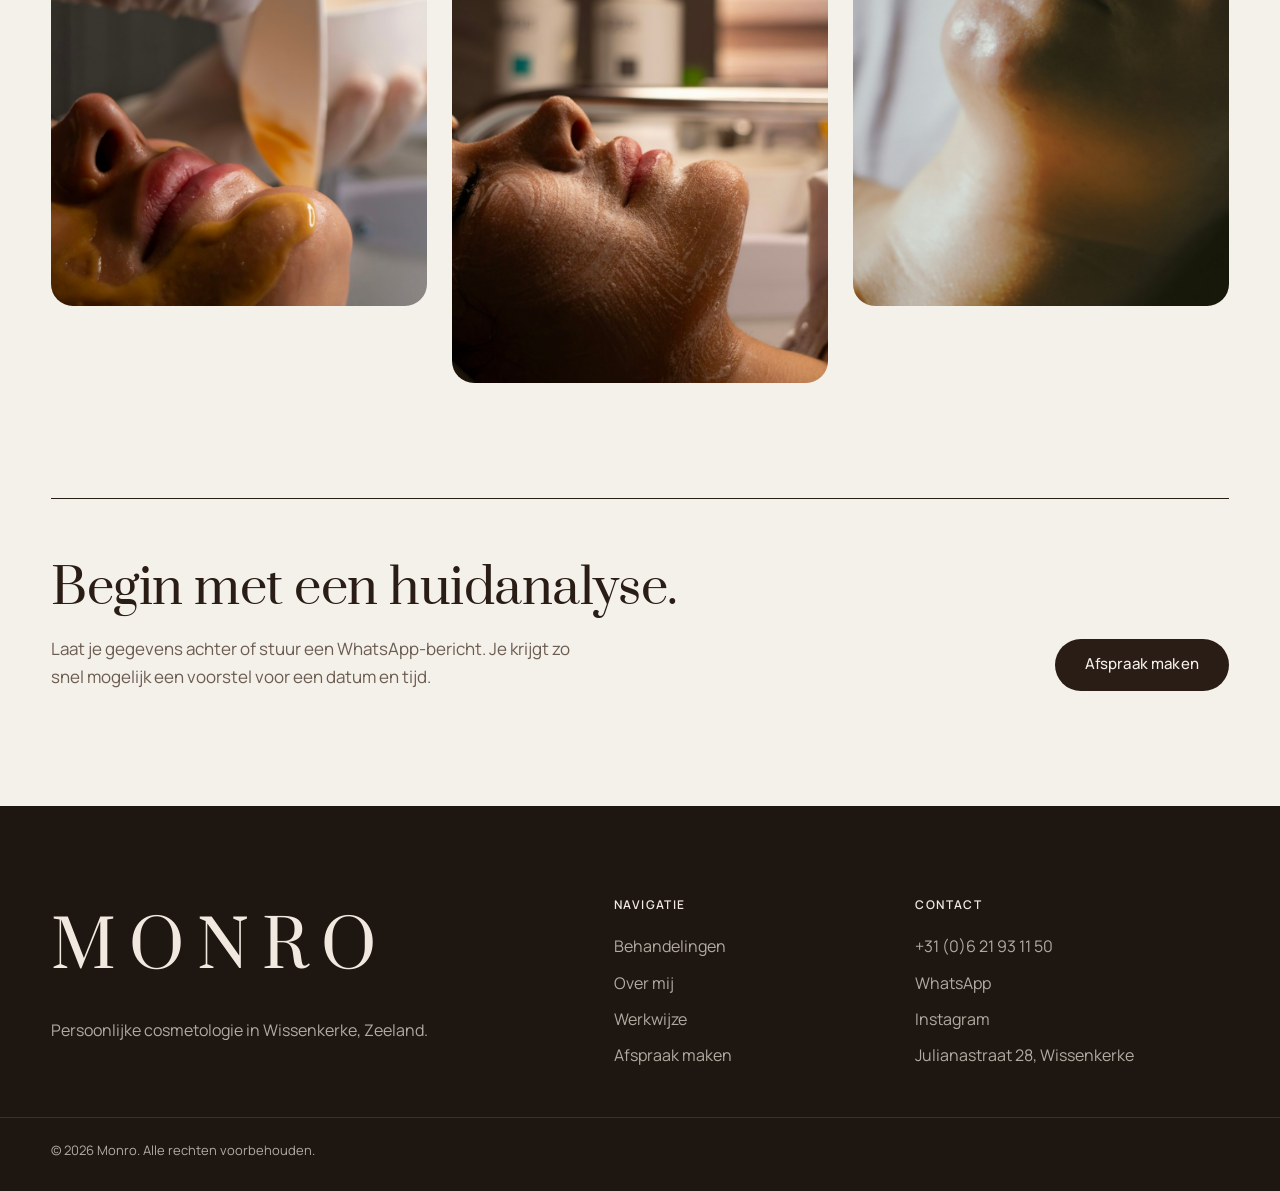
==== commit 9e1c1915: "Add Spanish chiromassage to signature programs on home Co-Authored-By: Claude Opus 5.5 <noreply@anth" ====
--- a/index.html
+++ b/index.html
@@ -17,7 +17,7 @@
   <link rel="icon" href="/favicon.svg" type="image/svg+xml">
   <link rel="preload" href="/fonts/prata-latin-400-normal.woff2" as="font" type="font/woff2" crossorigin>
   <link rel="stylesheet" href="/css/fonts.css?v=8c6cdbb1">
-  <link rel="stylesheet" href="/css/style.css?v=634de912">
+  <link rel="stylesheet" href="/css/style.css?v=11c648f6">
   <script>document.documentElement.classList.add("js")</script>
 </head>
 <body data-page="home">
@@ -101,6 +101,15 @@
             </a>
           </li>
           <li class="reveal">
+            <a class="tlist__row" href="/behandelingen/#chiromassage">
+              <span class="tlist__img"><img src="/images/werkwijze.jpg" alt="" loading="lazy" width="400" height="500"></span>
+              <span class="tlist__name">Spaanse chiromassage gezicht</span>
+              <span class="tlist__short">Manuele techniek voor ontspanning, een frisse teint en zichtbaar strakkere contouren.</span>
+              <span class="tlist__price">€50</span>
+              <span class="tlist__arrow" aria-hidden="true">→</span>
+            </a>
+          </li>
+          <li class="reveal">
             <a class="tlist__row" href="/behandelingen/#fullface">
               <span class="tlist__img"><img src="/images/sfeer-1.jpg" alt="" loading="lazy" width="400" height="500"></span>
               <span class="tlist__name">MONRO Full Face</span>
--- a/css/style.css
+++ b/css/style.css
@@ -300,16 +300,13 @@
 .about-hero__text > p:not(.about-hero__intro):not(.about-hero__sign) { color: var(--ink-2); font-size: 17px; max-width: 50ch; }
 .about-hero__text > p + p { margin-top: 16px; }
 .about-hero__text .about-hero__sign { font-family: var(--serif); font-size: 22px; margin-top: 32px; }
-.about-hero__media img { width: 100%; aspect-ratio: 4 / 5; object-fit: cover; object-position: 46% 30%; border-radius: var(--radius); }
+.about-hero__media img { width: 100%; aspect-ratio: 4 / 5; object-fit: cover; object-position: 50% 25%; border-radius: var(--radius); }
 
 .values { display: grid; grid-template-columns: repeat(3, 1fr); gap: clamp(24px, 3vw, 48px); margin-top: clamp(32px, 4vw, 56px); }
 .value { padding-top: 24px; border-top: 1px solid var(--ink); }
 .value__title { font-family: var(--serif); font-size: clamp(22px, 2vw, 28px); margin-bottom: 12px; }
 .value p { color: var(--ink-2); }
 
-.dark-band { background: var(--dark); color: var(--on-dark); }
-.dark-band__inner { max-width: 900px; margin: 0 auto; padding: clamp(72px, 10vw, 140px) var(--gutter); text-align: center; }
-.dark-band__inner p { color: var(--on-dark-2); font-size: clamp(17px, 1.4vw, 20px); max-width: 54ch; margin: 24px auto 0; }
 
 /* ---------- Werkwijze ---------- */
 .psteps { border-top: 1px solid var(--ink); }
@@ -322,7 +319,7 @@
 .pstep__text { color: var(--ink-2); font-size: 17px; max-width: 46ch; }
 
 .wide-image { max-width: var(--max); margin: 0 auto; padding: 0 var(--gutter); }
-.wide-image img { width: 100%; aspect-ratio: 21 / 9; object-fit: cover; object-position: 50% 35%; border-radius: var(--radius); }
+.wide-image img { width: 100%; aspect-ratio: 21 / 9; object-fit: cover; object-position: 50% 50%; border-radius: var(--radius); }
 
 .faq { display: grid; grid-template-columns: minmax(0, 1fr) minmax(0, 1.6fr); gap: clamp(32px, 6vw, 96px); align-items: start; }
 .faq__list { border-top: 1px solid var(--ink); }
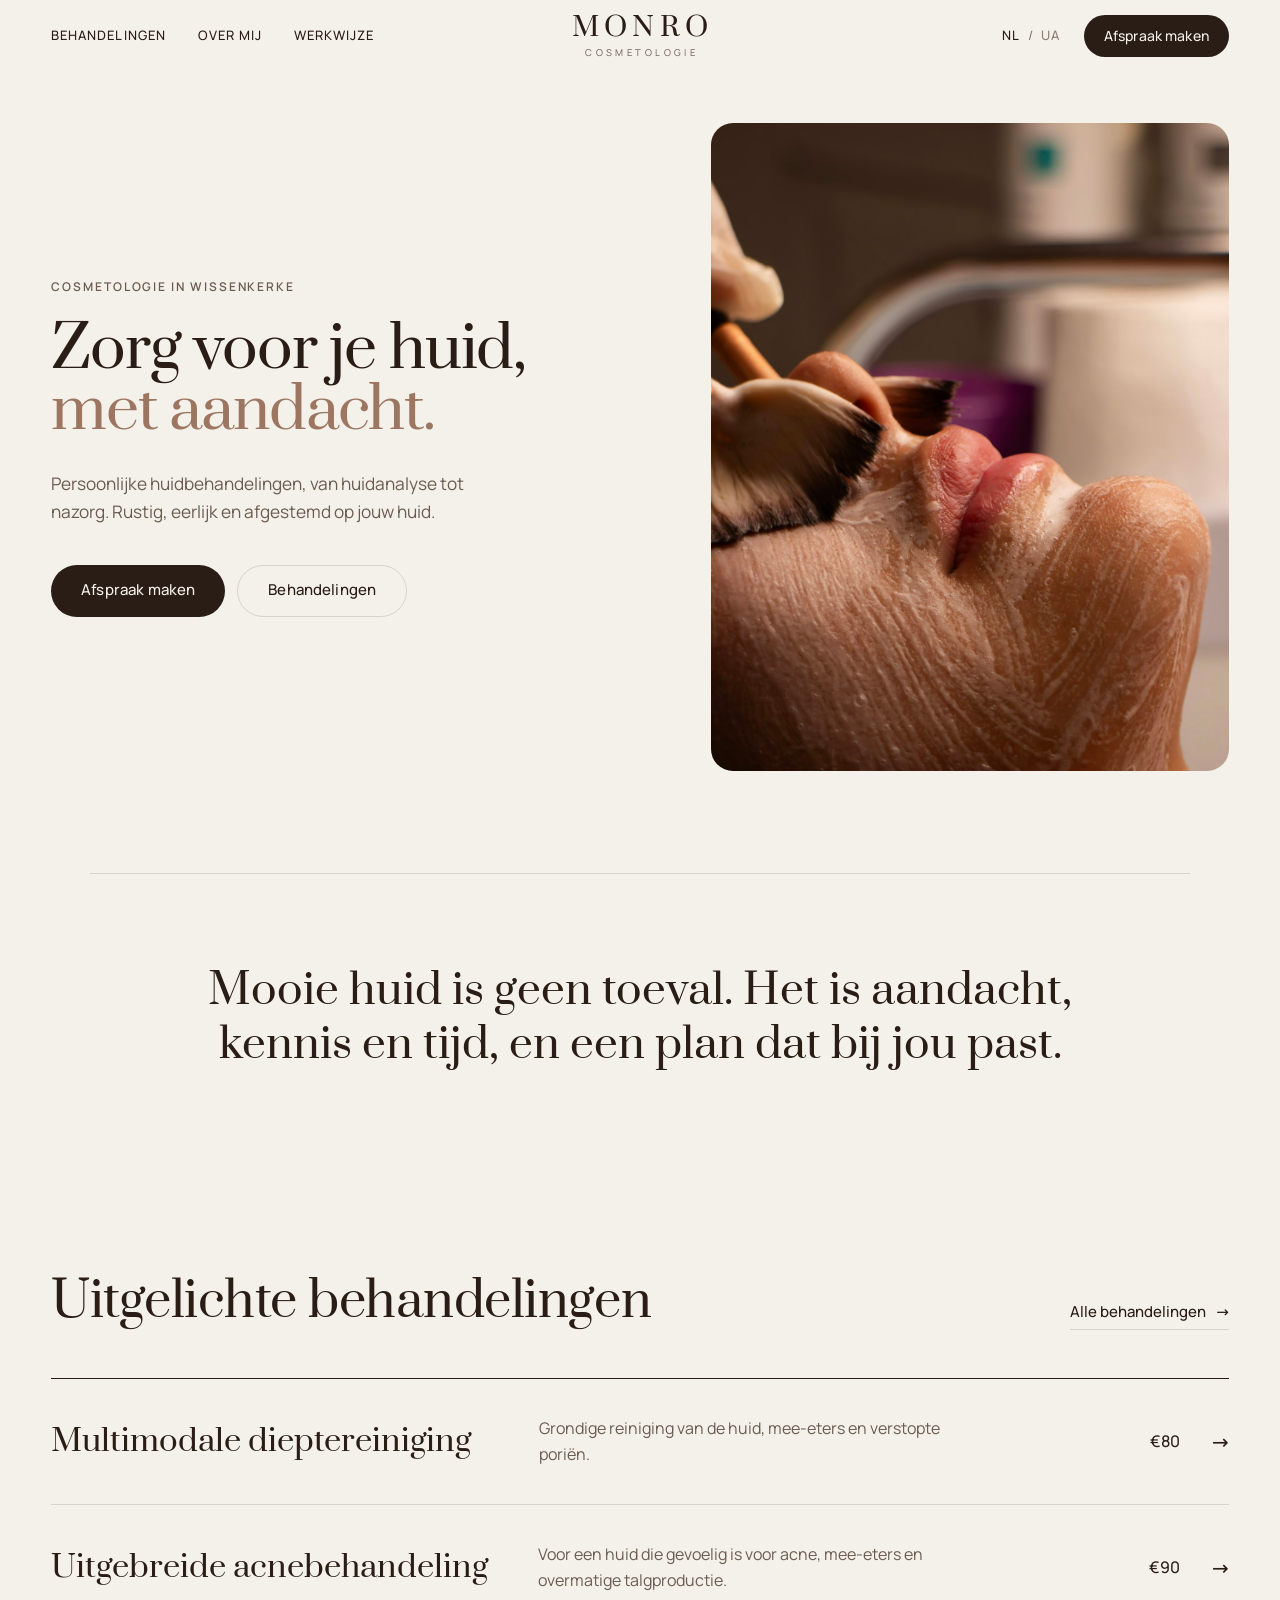
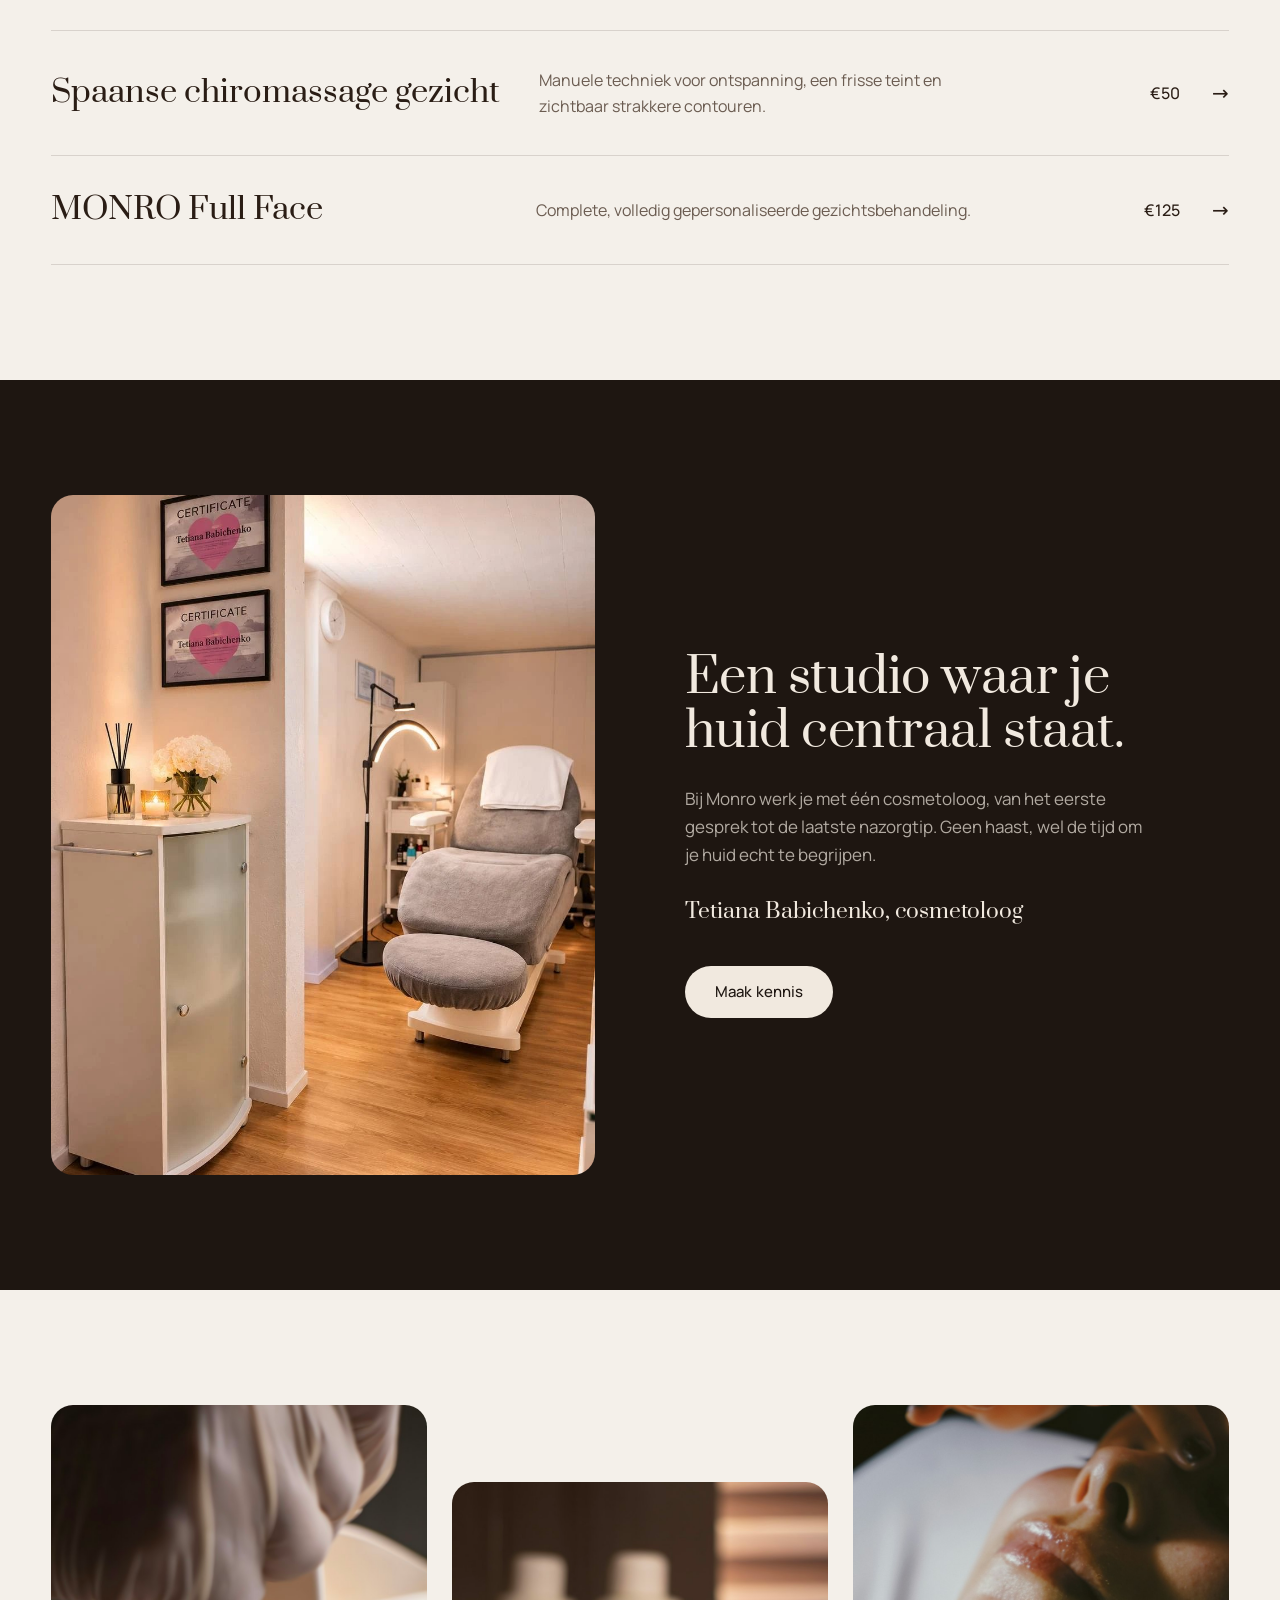
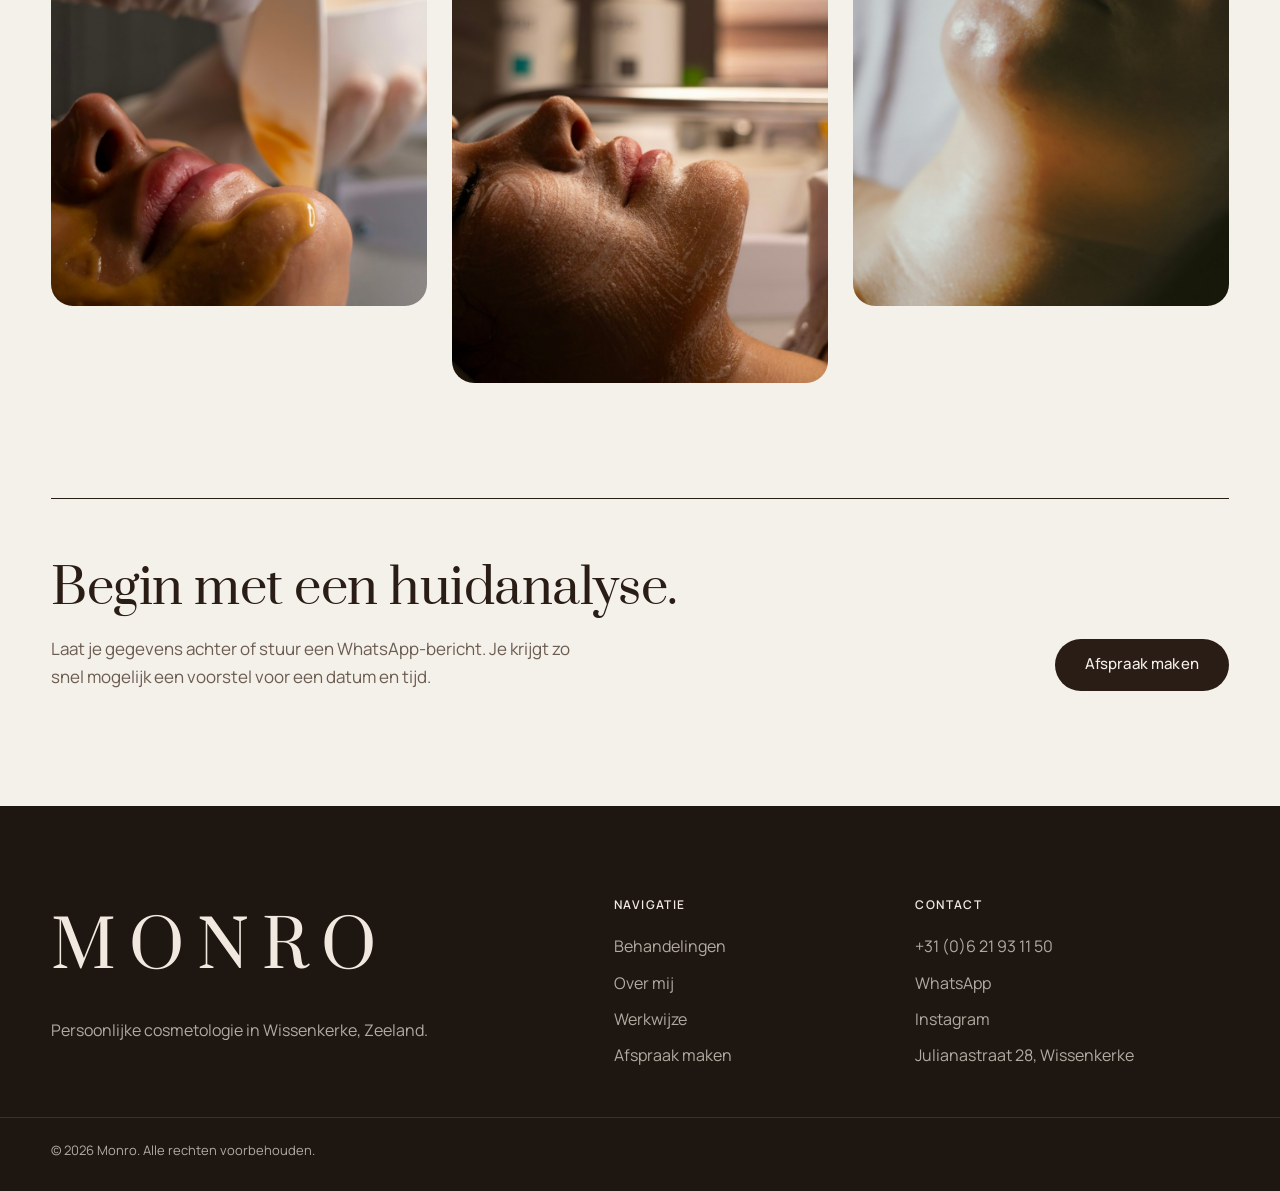
==== commit 441abebe: "Real photo of Tetiana's treatment room on home, replace stock studio image Co-Authored-By: Claude Op" ====
--- a/index.html
+++ b/index.html
@@ -123,7 +123,7 @@
 
     <section class="dark-split">
       <div class="dark-split__inner">
-        <div class="dark-split__media reveal"><img src="/images/studio.jpg" alt="" loading="lazy" width="1200" height="1800"></div>
+        <div class="dark-split__media reveal"><img src="/images/kabinet.jpg" alt="Behandelkamer van Monro in Wissenkerke" loading="lazy" width="960" height="1280"></div>
         <div class="dark-split__text">
           <h2 class="h2 reveal">Een studio waar je huid centraal staat.</h2>
           <p class="reveal">Bij Monro werk je met één cosmetoloog, van het eerste gesprek tot de laatste nazorgtip. Geen haast, wel de tijd om je huid echt te begrijpen.</p>
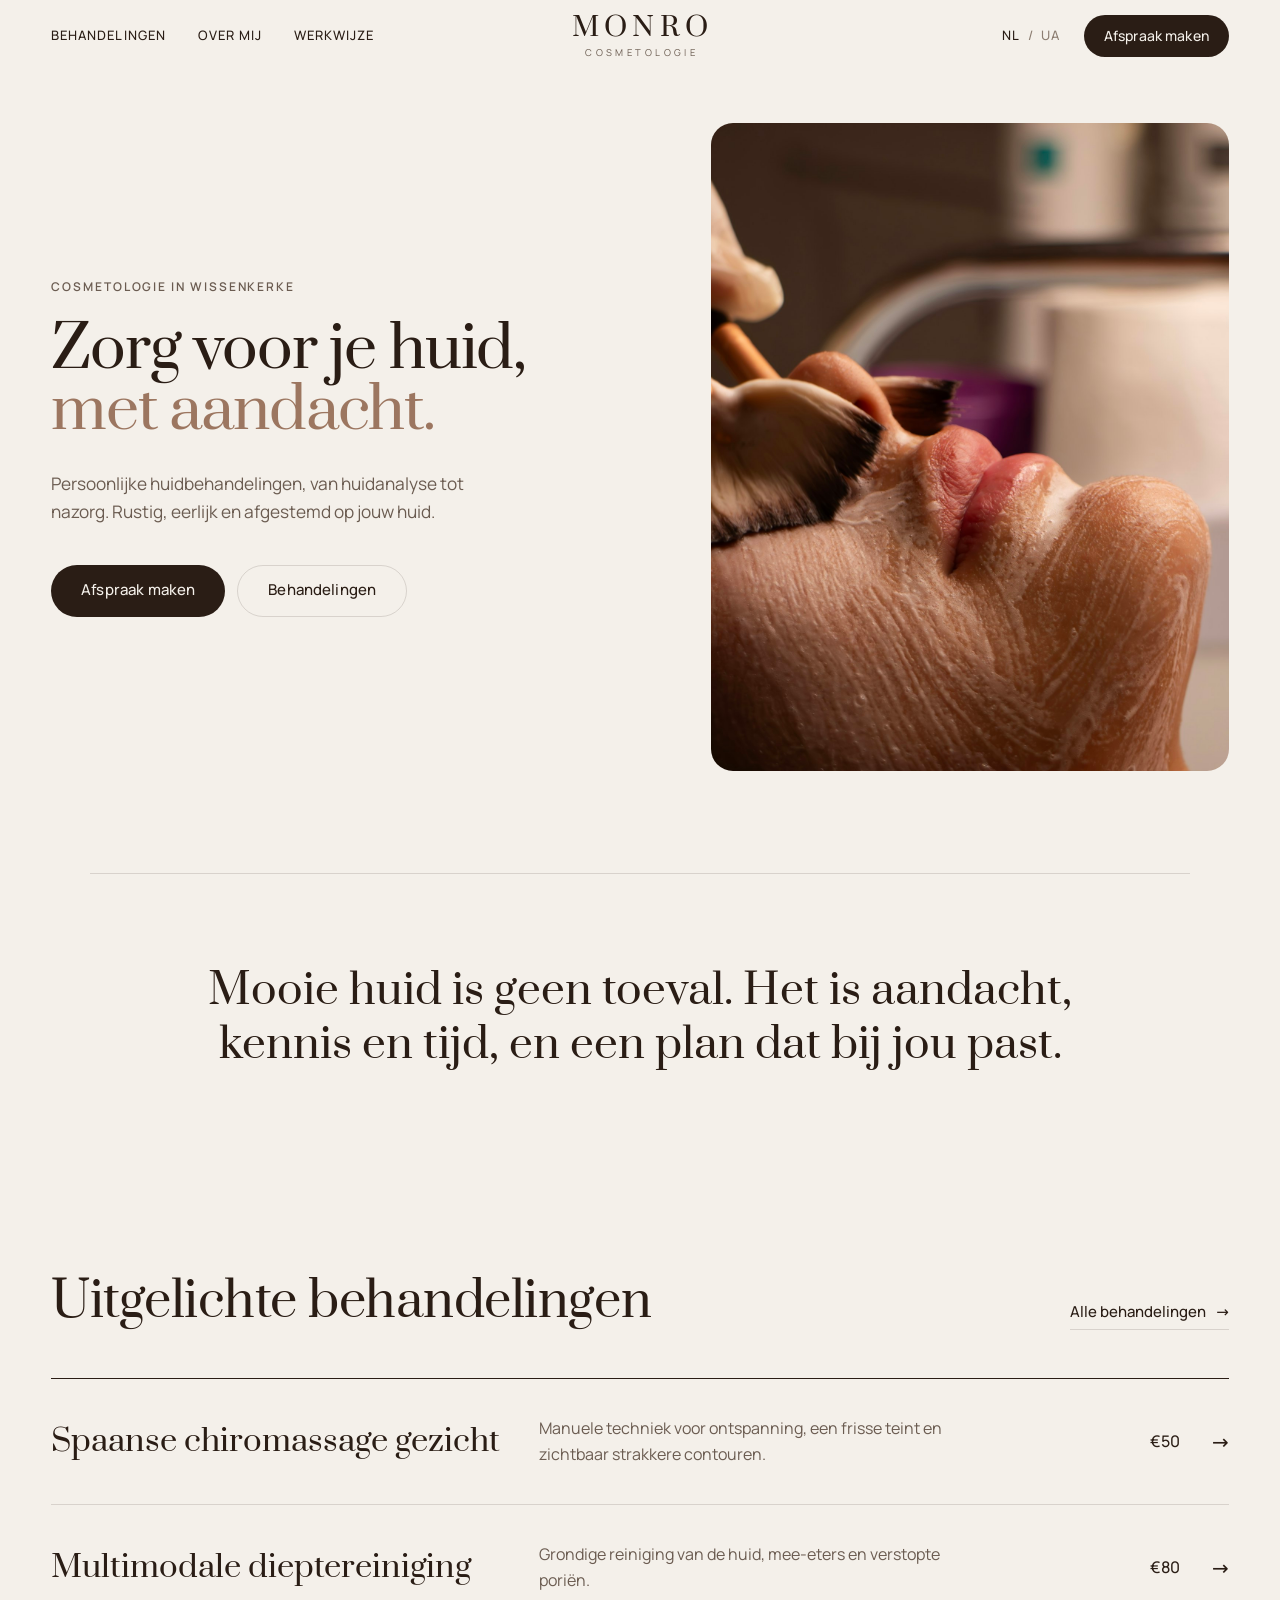
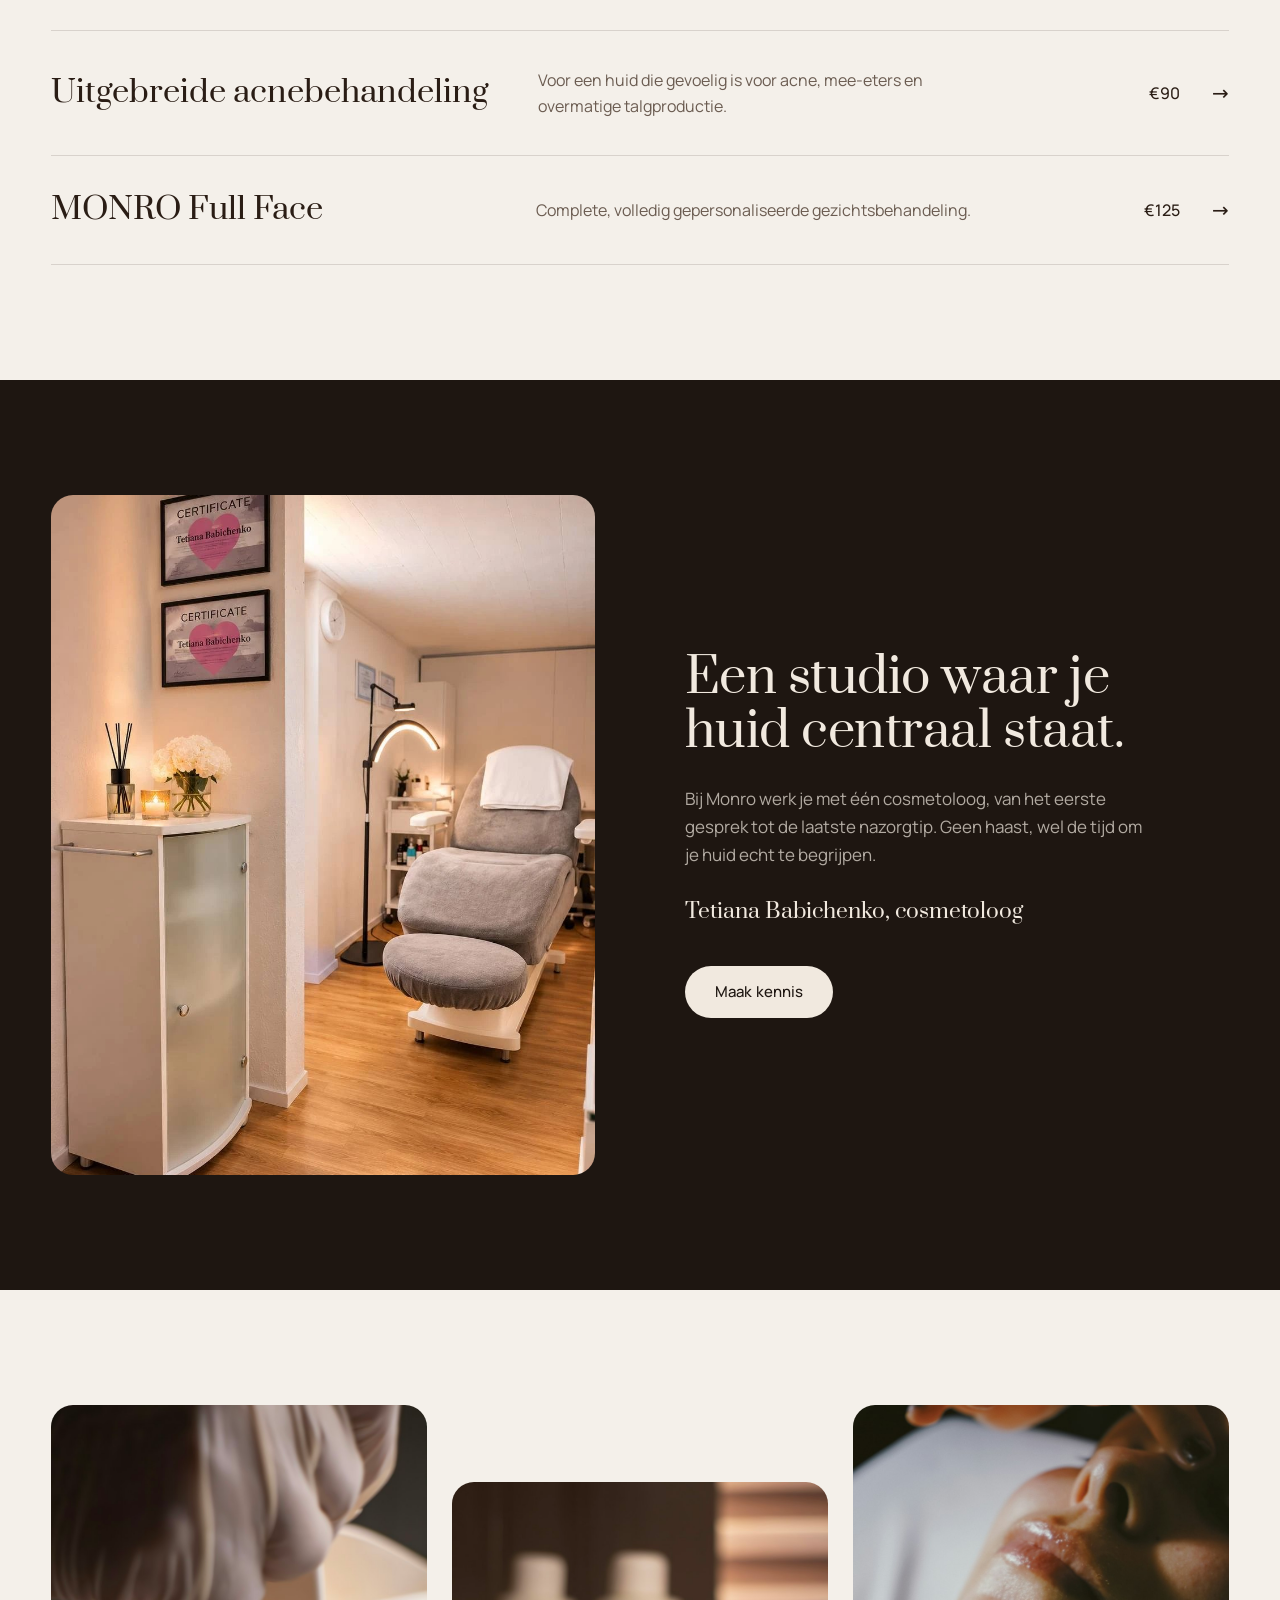
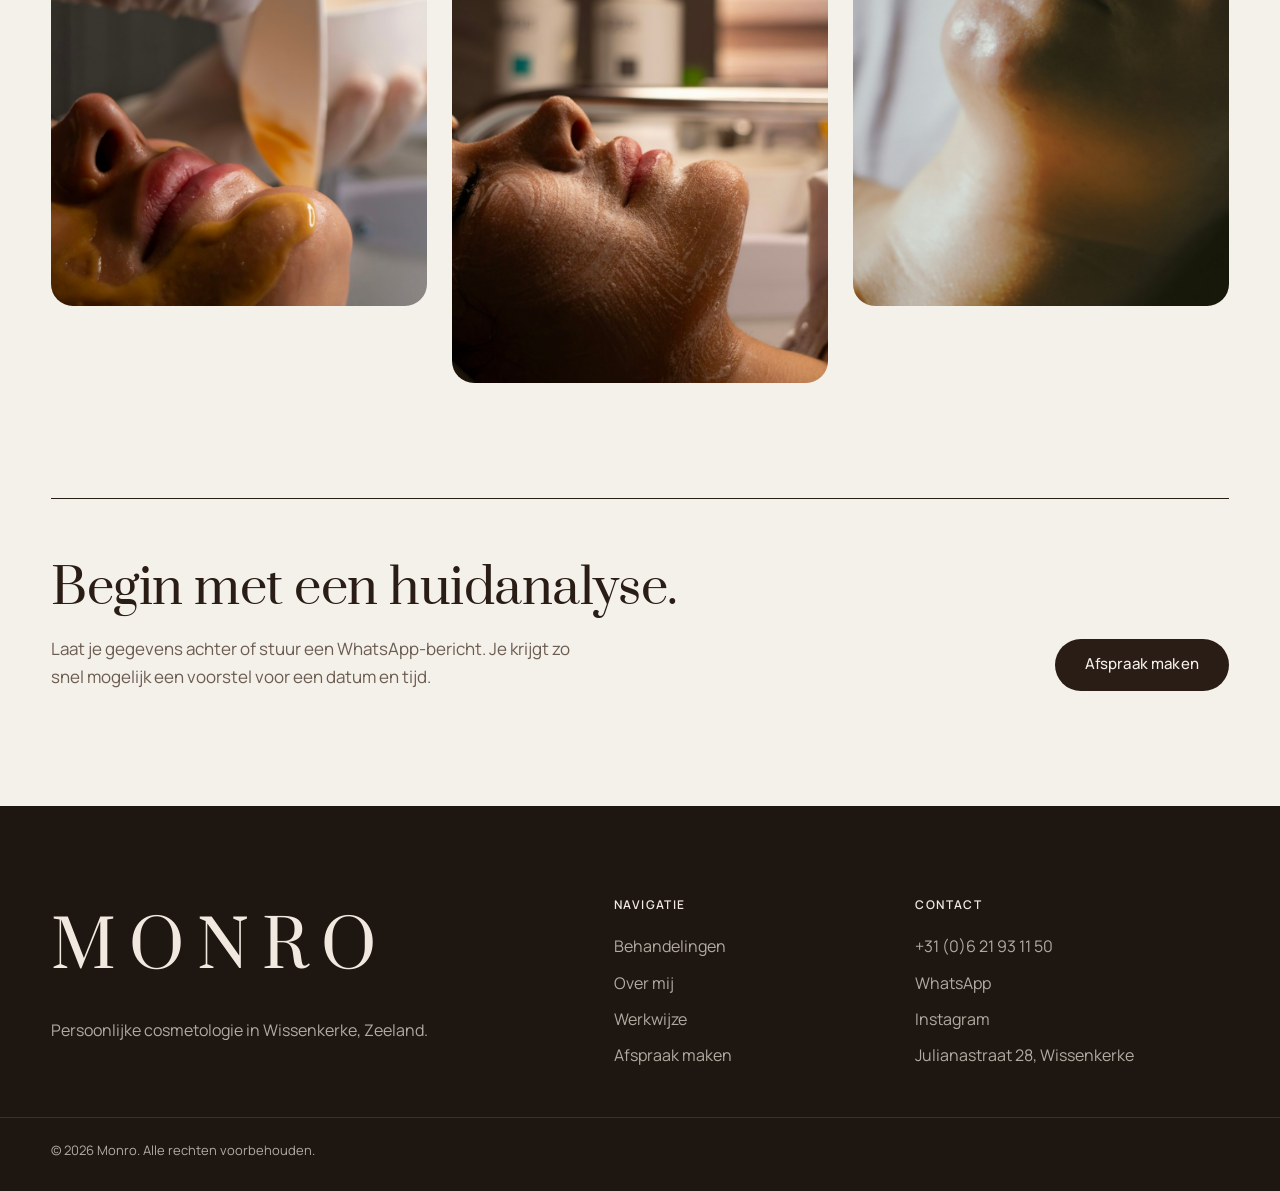
==== commit a00a6b84: "Chiromassage first in home signature list, warm photo matching the series Co-Authored-By: Claude Opu" ====
--- a/index.html
+++ b/index.html
@@ -83,6 +83,15 @@
       </div>
       <ul class="tlist">
           <li class="reveal">
+            <a class="tlist__row" href="/behandelingen/#chiromassage">
+              <span class="tlist__img"><img src="/images/sfeer-3.jpg" alt="" loading="lazy" width="400" height="500"></span>
+              <span class="tlist__name">Spaanse chiromassage gezicht</span>
+              <span class="tlist__short">Manuele techniek voor ontspanning, een frisse teint en zichtbaar strakkere contouren.</span>
+              <span class="tlist__price">€50</span>
+              <span class="tlist__arrow" aria-hidden="true">→</span>
+            </a>
+          </li>
+          <li class="reveal">
             <a class="tlist__row" href="/behandelingen/#dieptereiniging">
               <span class="tlist__img"><img src="/images/reiniging.jpg" alt="" loading="lazy" width="400" height="500"></span>
               <span class="tlist__name">Multimodale dieptereiniging</span>
@@ -97,15 +106,6 @@
               <span class="tlist__name">Uitgebreide acnebehandeling</span>
               <span class="tlist__short">Voor een huid die gevoelig is voor acne, mee-eters en overmatige talgproductie.</span>
               <span class="tlist__price">€90</span>
-              <span class="tlist__arrow" aria-hidden="true">→</span>
-            </a>
-          </li>
-          <li class="reveal">
-            <a class="tlist__row" href="/behandelingen/#chiromassage">
-              <span class="tlist__img"><img src="/images/werkwijze.jpg" alt="" loading="lazy" width="400" height="500"></span>
-              <span class="tlist__name">Spaanse chiromassage gezicht</span>
-              <span class="tlist__short">Manuele techniek voor ontspanning, een frisse teint en zichtbaar strakkere contouren.</span>
-              <span class="tlist__price">€50</span>
               <span class="tlist__arrow" aria-hidden="true">→</span>
             </a>
           </li>
